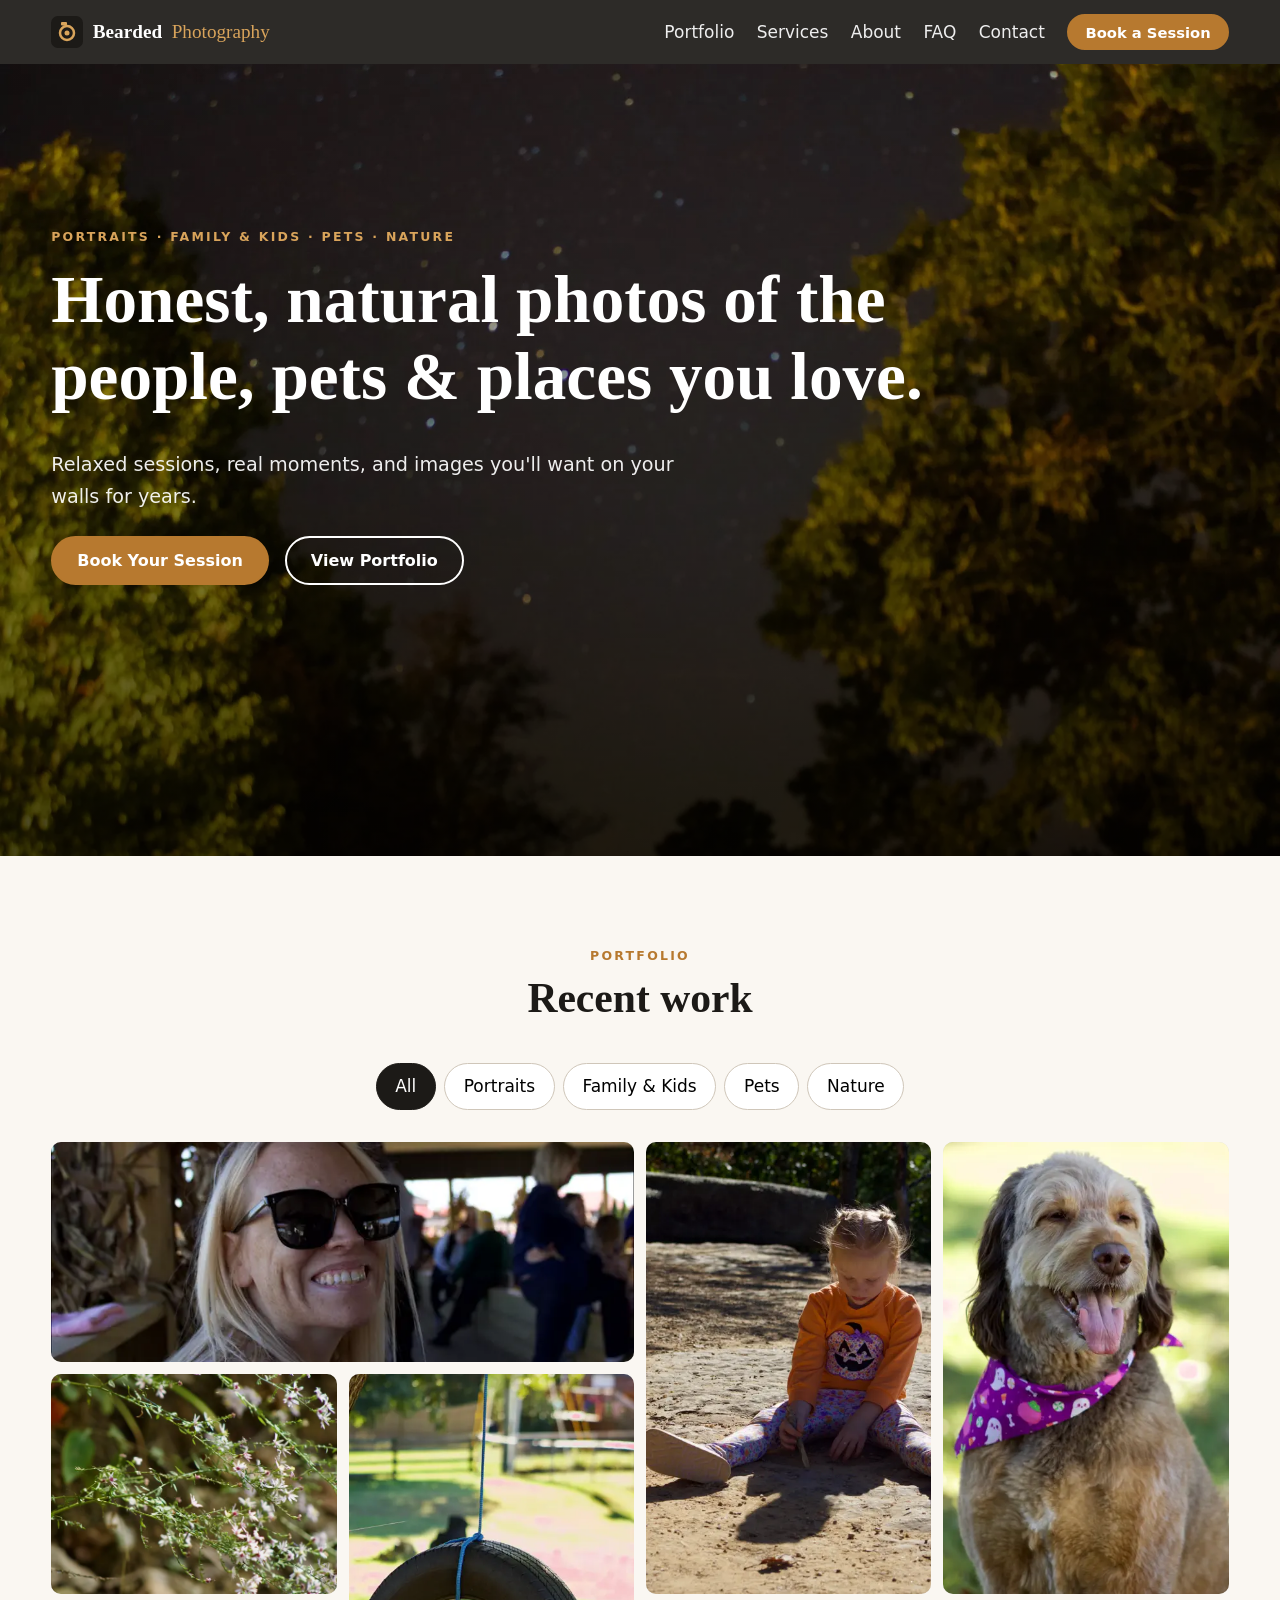
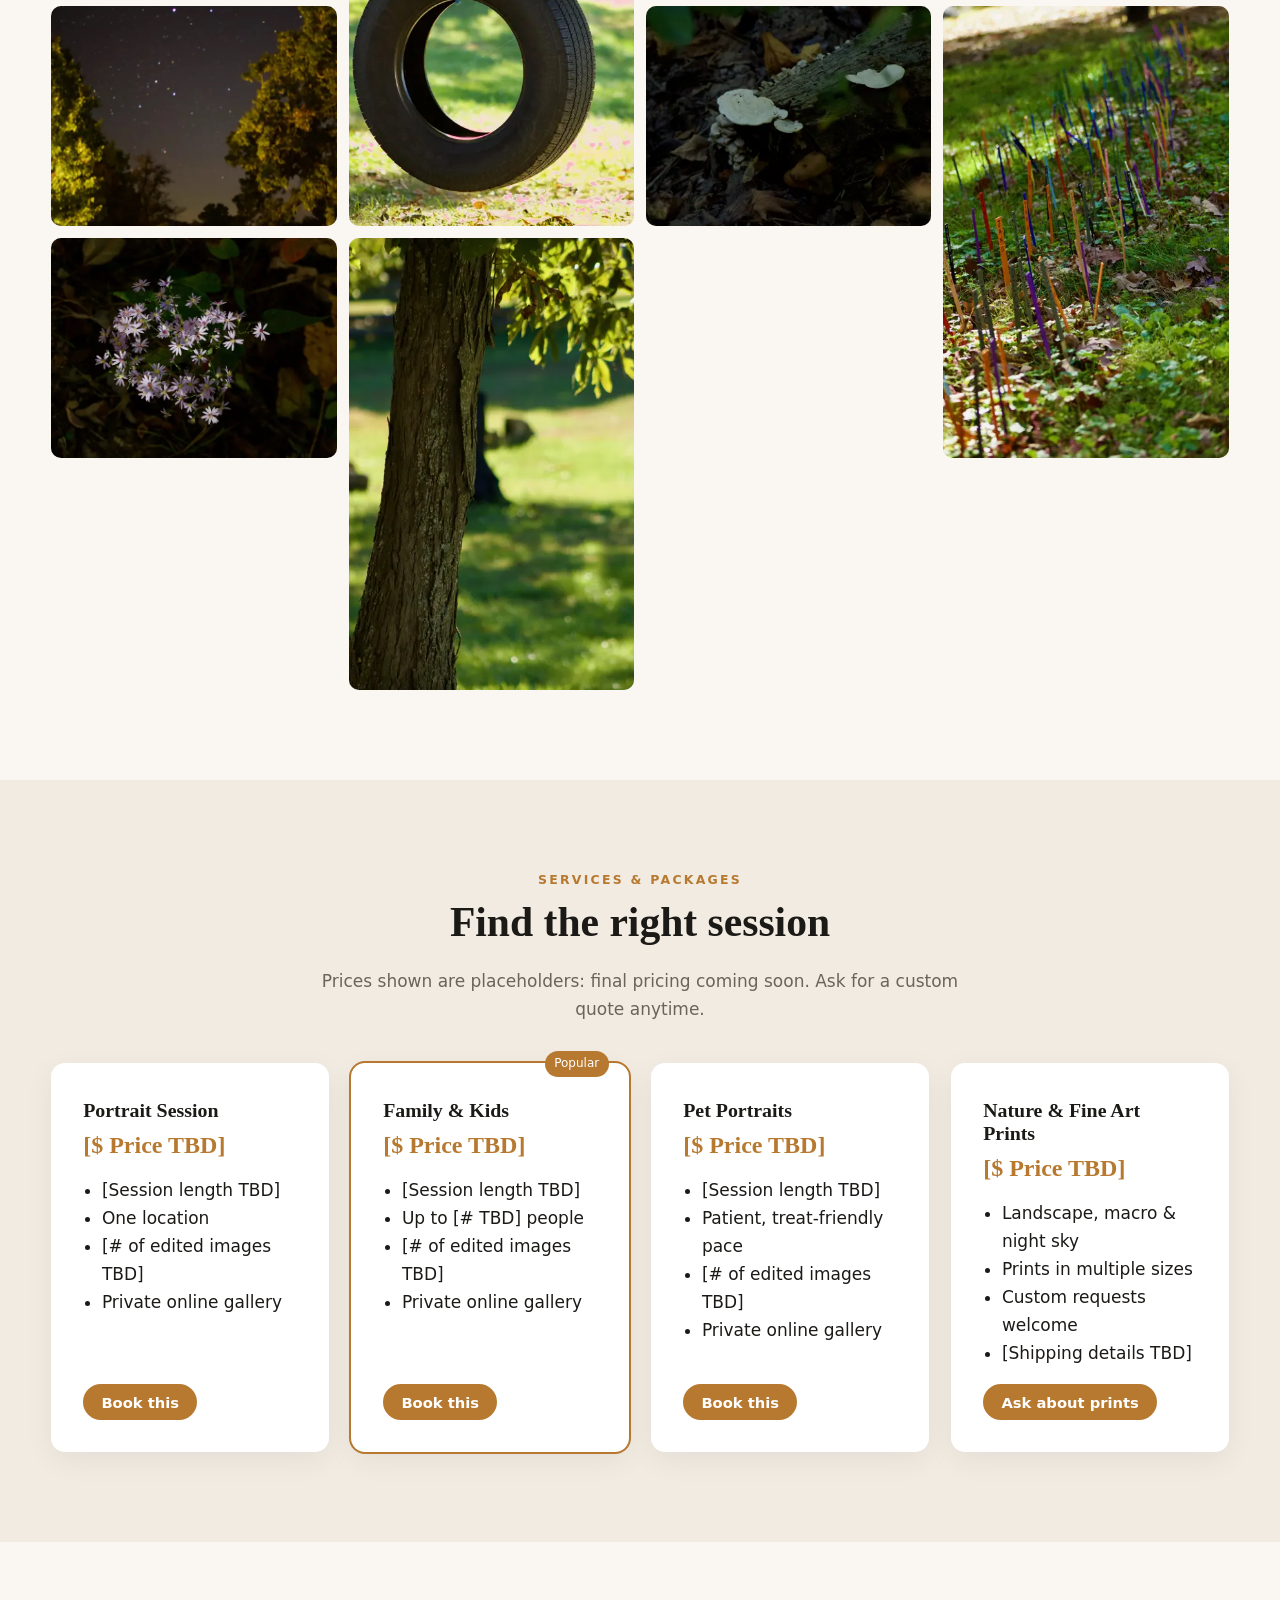
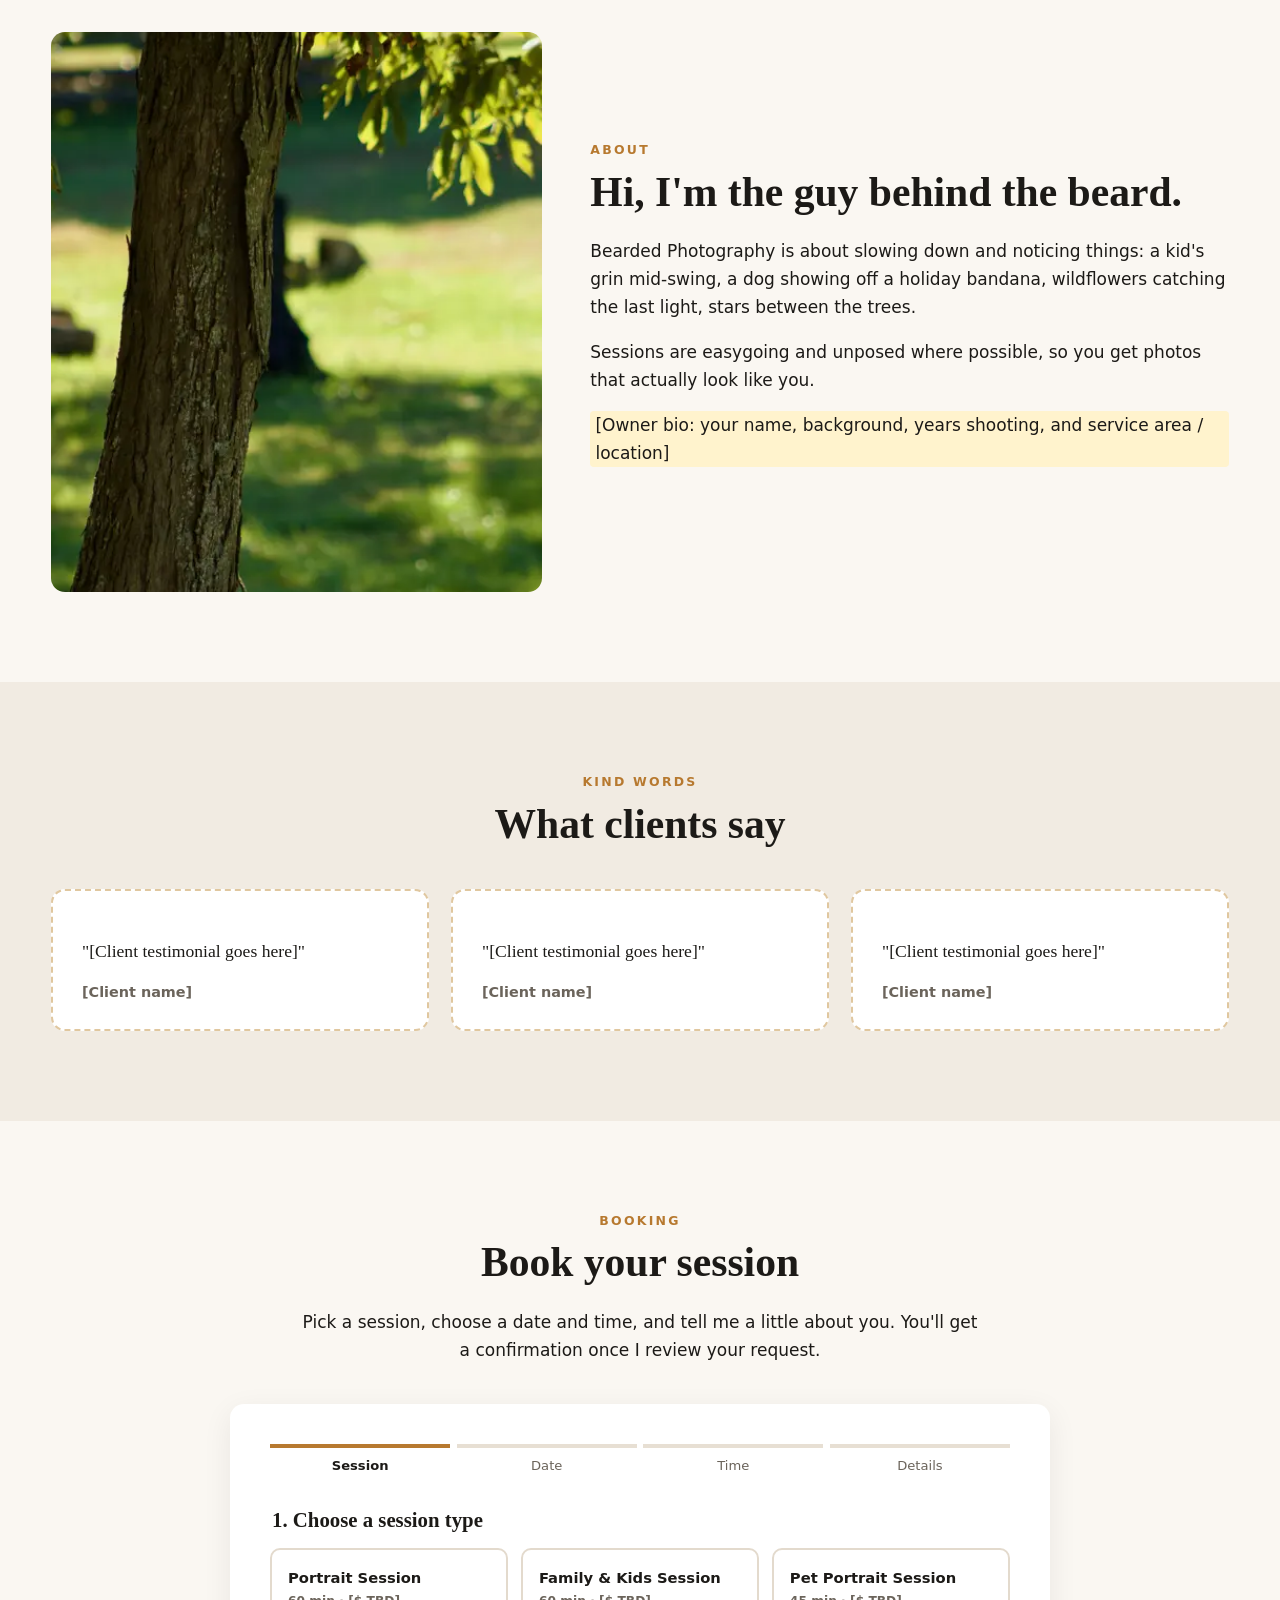
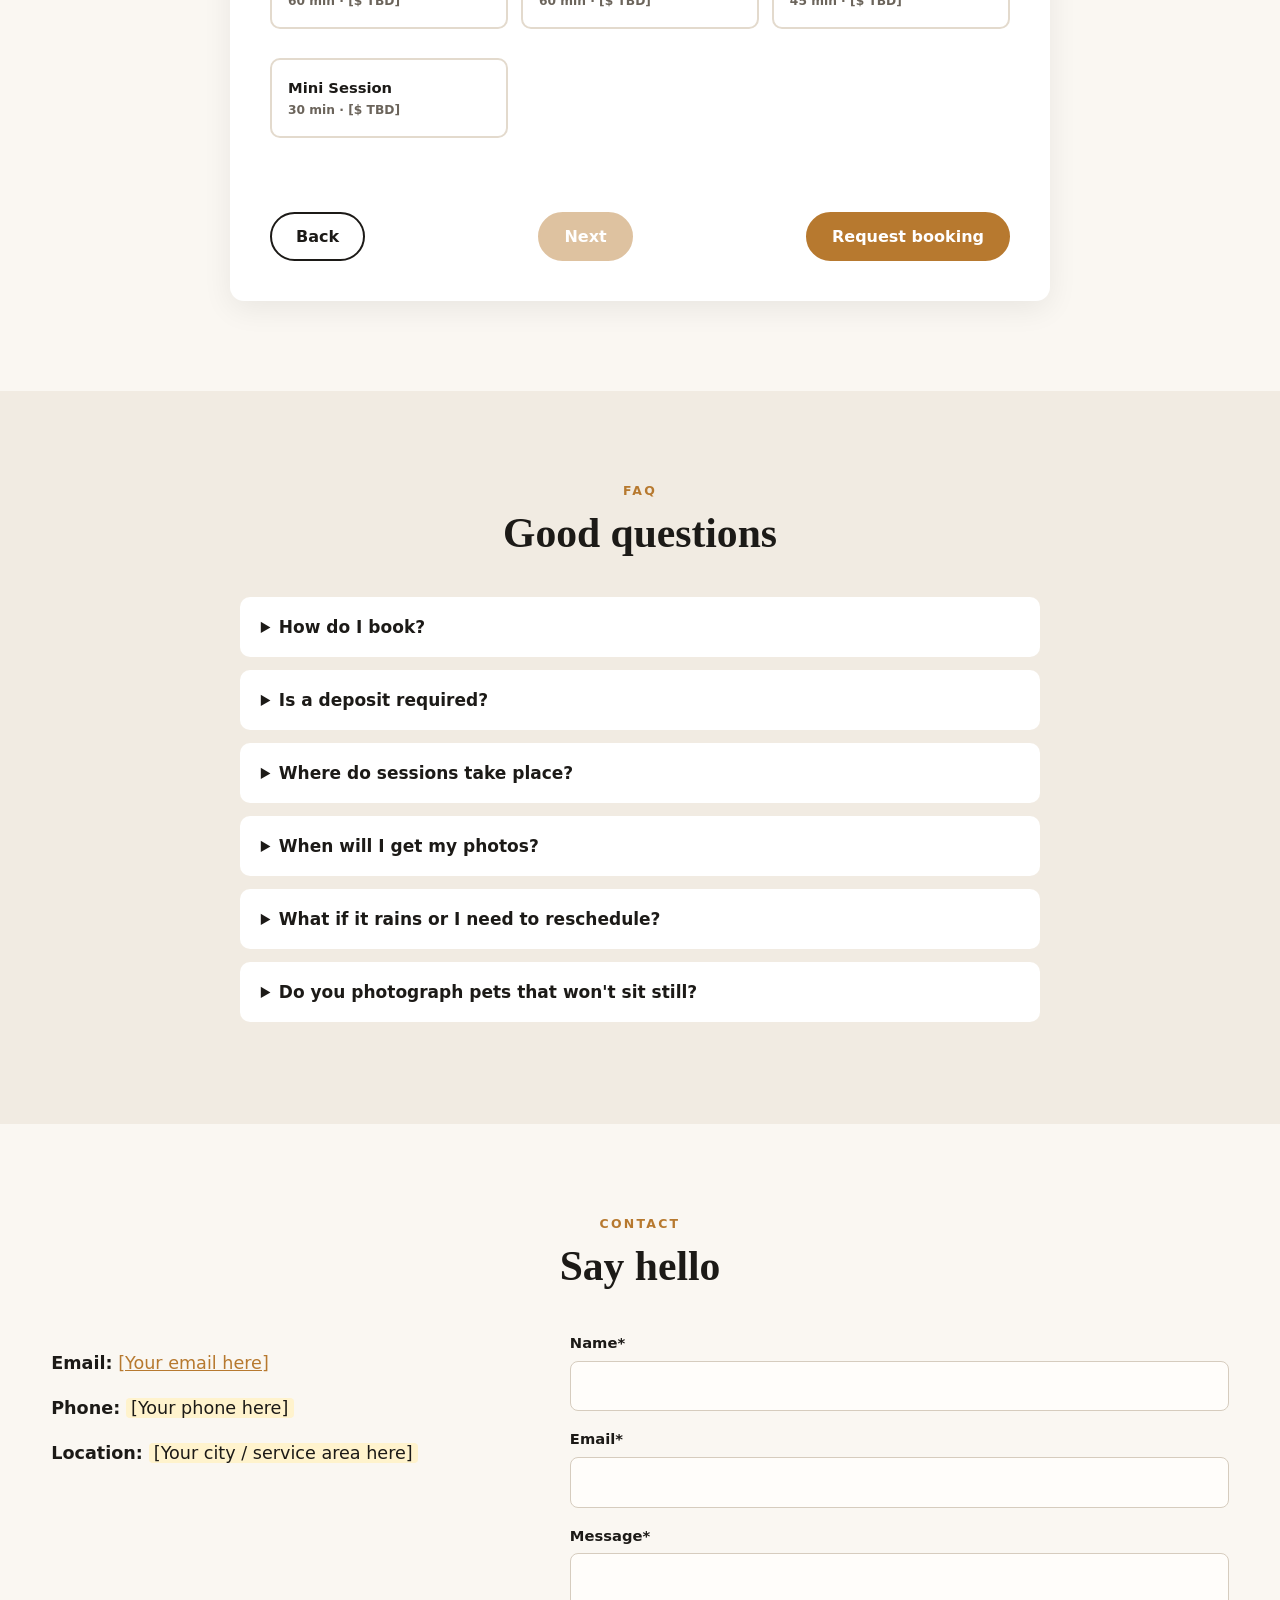
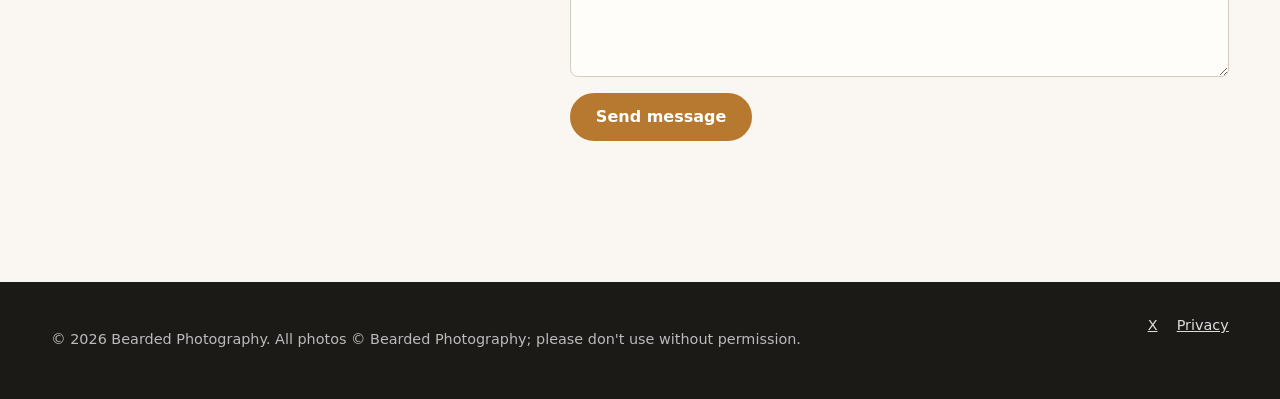
==== index.html @ fb167e38 "Build Bearded Photography website: portfolio, packages, booking wizard, contact, SEO" ====
<!DOCTYPE html>
<html lang="en">
<head>
<meta charset="utf-8">
<meta name="viewport" content="width=device-width, initial-scale=1">
<title>Bearded Photography | Portrait, Family, Pet &amp; Nature Photography</title>
<meta name="description" content="Bearded Photography: natural, story-driven portrait, family, kids, pet and nature photography. View the portfolio and book your session online.">
<link rel="canonical" href="https://shawnroy1988.github.io/Bearded-Photography/">
<meta property="og:type" content="website">
<meta property="og:title" content="Bearded Photography">
<meta property="og:description" content="Portrait, family, pet and nature photography. Book your session online.">
<meta property="og:url" content="https://shawnroy1988.github.io/Bearded-Photography/">
<meta property="og:image" content="https://shawnroy1988.github.io/Bearded-Photography/images/og.jpg">
<meta name="twitter:card" content="summary_large_image">
<meta name="theme-color" content="#1c1a17">
<link rel="icon" href="favicon.svg" type="image/svg+xml">
<link rel="apple-touch-icon" href="images/apple-touch-icon.png">
<link rel="preload" as="image" href="images/night-stars.webp" type="image/webp">
<link rel="stylesheet" href="styles.css">
<script type="application/ld+json">{"@context":"https://schema.org","@type":"ProfessionalService","name":"Bearded Photography","url":"https://shawnroy1988.github.io/Bearded-Photography/","image":"https://shawnroy1988.github.io/Bearded-Photography/images/og.jpg","description":"Portrait, family, kids, pet and nature photography."}</script>
</head>
<body>
<a class="skip" href="#main">Skip to content</a>
<header class="site-header" id="top">
  <div class="wrap nav">
    <a class="brand" href="#top" aria-label="Bearded Photography home"><img src="favicon.svg" alt="" width="32" height="32"> Bearded <span>Photography</span></a>
    <button type="button" class="menu-btn" aria-expanded="false" aria-controls="menu" aria-label="Open menu"><span></span><span></span><span></span></button>
    <nav id="menu" aria-label="Main">
      <a href="#portfolio">Portfolio</a><a href="#services">Services</a><a href="#about">About</a><a href="#faq">FAQ</a><a href="#contact">Contact</a><a class="btn btn-sm" href="#book">Book a Session</a>
    </nav>
  </div>
</header>

<main id="main">
<section class="hero">
  <picture><source srcset="images/night-stars.webp" type="image/webp"><img src="images/night-stars.jpg" alt="Stars glowing in a night sky between dark tree silhouettes" fetchpriority="high"></picture>
  <div class="hero-text wrap">
    <p class="eyebrow">Portraits · Family &amp; Kids · Pets · Nature</p>
    <h1>Honest, natural photos of the people, pets &amp; places you love.</h1>
    <p class="lead">Relaxed sessions, real moments, and images you'll want on your walls for years.</p>
    <div class="cta"><a class="btn" href="#book">Book Your Session</a><a class="btn btn-ghost" href="#portfolio">View Portfolio</a></div>
  </div>
</section>

<section id="portfolio" class="section wrap">
  <header class="sec-head"><p class="eyebrow">Portfolio</p><h2>Recent work</h2></header>
  <div class="filters" role="group" aria-label="Filter portfolio">
    <button type="button" class="active" data-filter="all" aria-pressed="true">All</button>
    <button type="button" data-filter="portraits" aria-pressed="false">Portraits</button>
    <button type="button" data-filter="family" aria-pressed="false">Family &amp; Kids</button>
    <button type="button" data-filter="pets" aria-pressed="false">Pets</button>
    <button type="button" data-filter="nature" aria-pressed="false">Nature</button>
  </div>
  <div class="gallery" id="gallery"></div>
</section>

<section id="services" class="section alt">
  <div class="wrap">
  <header class="sec-head"><p class="eyebrow">Services &amp; Packages</p><h2>Find the right session</h2>
  <p class="note">Prices shown are placeholders: final pricing coming soon. Ask for a custom quote anytime.</p></header>
  <div class="cards">
    <article class="card"><h3>Portrait Session</h3><p class="price">[$ Price TBD]</p><ul><li>[Session length TBD]</li><li>One location</li><li>[# of edited images TBD]</li><li>Private online gallery</li></ul><a class="btn btn-sm" href="#book" data-pick="Portrait Session">Book this</a></article>
    <article class="card featured"><span class="badge">Popular</span><h3>Family &amp; Kids</h3><p class="price">[$ Price TBD]</p><ul><li>[Session length TBD]</li><li>Up to [# TBD] people</li><li>[# of edited images TBD]</li><li>Private online gallery</li></ul><a class="btn btn-sm" href="#book" data-pick="Family &amp; Kids Session">Book this</a></article>
    <article class="card"><h3>Pet Portraits</h3><p class="price">[$ Price TBD]</p><ul><li>[Session length TBD]</li><li>Patient, treat-friendly pace</li><li>[# of edited images TBD]</li><li>Private online gallery</li></ul><a class="btn btn-sm" href="#book" data-pick="Pet Portrait Session">Book this</a></article>
    <article class="card"><h3>Nature &amp; Fine Art Prints</h3><p class="price">[$ Price TBD]</p><ul><li>Landscape, macro &amp; night sky</li><li>Prints in multiple sizes</li><li>Custom requests welcome</li><li>[Shipping details TBD]</li></ul><a class="btn btn-sm" href="#contact">Ask about prints</a></article>
  </div>
  </div>
</section>

<section id="about" class="section wrap about">
  <picture><source srcset="images/thumbs/tree-trunk.webp" type="image/webp"><img src="images/thumbs/tree-trunk.jpg" alt="Close-up of textured tree bark" loading="lazy" width="467" height="700"></picture>
  <div>
    <p class="eyebrow">About</p><h2>Hi, I'm the guy behind the beard.</h2>
    <p>Bearded Photography is about slowing down and noticing things: a kid's grin mid-swing, a dog showing off a holiday bandana, wildflowers catching the last light, stars between the trees.</p>
    <p>Sessions are easygoing and unposed where possible, so you get photos that actually look like you.</p>
    <p class="placeholder">[Owner bio: your name, background, years shooting, and service area / location]</p>
  </div>
</section>

<section id="testimonials" class="section alt">
  <div class="wrap">
  <header class="sec-head"><p class="eyebrow">Kind Words</p><h2>What clients say</h2></header>
  <div class="quotes">
    <blockquote class="placeholder-q"><p>"[Client testimonial goes here]"</p><cite>[Client name]</cite></blockquote>
    <blockquote class="placeholder-q"><p>"[Client testimonial goes here]"</p><cite>[Client name]</cite></blockquote>
    <blockquote class="placeholder-q"><p>"[Client testimonial goes here]"</p><cite>[Client name]</cite></blockquote>
  </div>
  </div>
</section>

<section id="book" class="section wrap">
  <header class="sec-head"><p class="eyebrow">Booking</p><h2>Book your session</h2><p>Pick a session, choose a date and time, and tell me a little about you. You'll get a confirmation once I review your request.</p></header>
  <form id="booking" class="booking" novalidate>
    <ol class="steps" aria-label="Booking progress"><li class="on">Session</li><li>Date</li><li>Time</li><li>Details</li></ol>

    <fieldset class="step" data-step="1">
      <legend>1. Choose a session type</legend>
      <div class="options" id="sessionOpts"></div>
    </fieldset>

    <fieldset class="step" data-step="2" hidden>
      <legend>2. Pick a date</legend>
      <div class="cal" id="cal" aria-live="polite"></div>
    </fieldset>

    <fieldset class="step" data-step="3" hidden>
      <legend>3. Pick a time</legend>
      <p id="slotDate" class="muted"></p>
      <div class="slots" id="slots"></div>
    </fieldset>

    <fieldset class="step" data-step="4" hidden>
      <legend>4. Your details</legend>
      <div class="grid2">
        <label>Full name*<input type="text" name="name" required autocomplete="name"></label>
        <label>Email*<input name="email" type="email" required autocomplete="email"></label>
        <label>Phone<input name="phone" type="tel" autocomplete="tel"></label>
        <label>Number of people / pets<input type="text" name="party" inputmode="numeric"></label>
      </div>
      <label>Preferred location or ideas<textarea name="message" rows="4"></textarea></label>
      <input type="text" name="_gotcha" class="hp" tabindex="-1" autocomplete="off" aria-hidden="true">
      <label class="check"><input type="checkbox" name="consent" required> I agree my details may be used to respond to this booking (see <a href="privacy.html">privacy note</a>).*</label>
      <div class="summary" id="summary"></div>
    </fieldset>

    <p class="err" id="bookErr" role="alert"></p>
    <div class="nav-btns"><button type="button" class="btn btn-ghost" id="back" hidden>Back</button><button type="button" class="btn" id="next" disabled>Next</button><button type="submit" class="btn" id="submit" hidden>Request booking</button></div>
  </form>

  <div class="confirm" id="confirm" hidden tabindex="-1">
    <h3>Thank you, your request is in! 🎉</h3>
    <p id="confirmText"></p>
    <p class="muted">This is a booking request. I'll email you to confirm the time and next steps (deposit, location).</p>
    <button type="button" class="btn btn-ghost" id="again">Book another session</button>
  </div>

  <div class="calembed" id="calembed" hidden>
    <h3>Prefer to grab a slot instantly?</h3>
    <p>Use my live calendar below for real-time availability.</p>
    <iframe id="calframe" title="Live booking calendar" loading="lazy"></iframe>
  </div>
</section>

<section id="faq" class="section alt">
  <div class="wrap narrow">
  <header class="sec-head"><p class="eyebrow">FAQ</p><h2>Good questions</h2></header>
  <details><summary>How do I book?</summary><p>Use the booking form above to choose a session type, date and time. I'll confirm by email, usually within [response time TBD].</p></details>
  <details><summary>Is a deposit required?</summary><p>[Deposit / payment policy TBD]</p></details>
  <details><summary>Where do sessions take place?</summary><p>Outdoors at parks, trails, your backyard, or a spot that means something to you. [Service area TBD]</p></details>
  <details><summary>When will I get my photos?</summary><p>Edited images are delivered in a private online gallery within [turnaround TBD].</p></details>
  <details><summary>What if it rains or I need to reschedule?</summary><p>Weather happens. We'll reschedule at no charge for bad weather. [Reschedule / cancellation policy TBD]</p></details>
  <details><summary>Do you photograph pets that won't sit still?</summary><p>Absolutely. Bring treats and a favorite toy; we go at your pet's pace.</p></details>
  </div>
</section>

<section id="contact" class="section wrap">
  <header class="sec-head"><p class="eyebrow">Contact</p><h2>Say hello</h2></header>
  <div class="contact">
    <ul class="contact-list">
      <li><strong>Email:</strong> <a class="js-email" href="#">[Your email here]</a></li>
      <li><strong>Phone:</strong> <span class="placeholder">[Your phone here]</span></li>
      <li><strong>Location:</strong> <span class="placeholder">[Your city / service area here]</span></li>
    </ul>
    <form id="contactForm" class="contact-form">
      <label>Name*<input type="text" name="name" required autocomplete="name"></label>
      <label>Email*<input name="email" type="email" required autocomplete="email"></label>
      <label>Message*<textarea name="message" rows="4" required></textarea></label>
      <input type="text" name="_gotcha" class="hp" tabindex="-1" autocomplete="off" aria-hidden="true">
      <button class="btn" type="submit">Send message</button>
      <p class="err" role="status" id="contactMsg"></p>
    </form>
  </div>
</section>
</main>

<footer class="footer">
  <div class="wrap foot">
    <p>© <span id="yr"></span> Bearded Photography. All photos © Bearded Photography; please don't use without permission.</p>
    <nav aria-label="Social"><a href="#" data-social="instagram">Instagram</a><a href="#" data-social="facebook">Facebook</a><a href="https://x.com/" data-social="x">X</a><a href="privacy.html">Privacy</a></nav>
  </div>
</footer>

<div class="lightbox" id="lightbox" role="dialog" aria-modal="true" aria-label="Image viewer" hidden>
  <button type="button" class="lb-close" aria-label="Close">×</button>
  <button type="button" class="lb-prev" aria-label="Previous image">‹</button>
  <figure><img src="images/thumbs/night-stars.jpg" alt=""><figcaption></figcaption></figure>
  <button type="button" class="lb-next" aria-label="Next image">›</button>
</div>
<script src="config.js"></script>
<script src="script.js"></script>
</body>
</html>
---- styles.css ----
:root{--bg:#faf7f2;--ink:#1c1a17;--muted:#6b645b;--acc:#b7792f;--acc2:#d9a45b;--card:#fff;--alt:#f1ebe2;--r:14px;--f:"Inter",system-ui,-apple-system,Segoe UI,Roboto,sans-serif;--s:"Georgia","Times New Roman",serif}
*{box-sizing:border-box}html{scroll-behavior:smooth;scroll-padding-top:70px}
body{margin:0;font:17px/1.65 var(--f);color:var(--ink);background:var(--bg)}
img{max-width:100%;display:block}a{color:var(--acc)}
h1,h2,h3{font-family:var(--s);line-height:1.15;margin:.2em 0 .5em}h2{font-size:clamp(1.8rem,4vw,2.6rem)}
.wrap{width:min(1180px,92%);margin:auto}.narrow{width:min(800px,92%)}
.skip{position:absolute;left:-999px}.skip:focus{left:10px;top:10px;z-index:99;background:#fff;padding:8px}
:focus-visible{outline:3px solid var(--acc2);outline-offset:2px}
.btn{display:inline-block;background:var(--acc);color:#fff;border:2px solid var(--acc);padding:.8em 1.5em;border-radius:999px;text-decoration:none;font-weight:600;cursor:pointer;font:600 1rem var(--f);transition:.2s}
.btn:hover{background:#94601f;border-color:#94601f}.btn:disabled{opacity:.45;cursor:not-allowed}
.btn-ghost{background:transparent;color:inherit;border-color:currentColor}.btn-ghost:hover{background:rgba(0,0,0,.08);border-color:currentColor}
.btn-sm{padding:.5em 1.1em;font-size:.92rem}
.site-header{position:sticky;top:0;z-index:50;background:rgba(28,26,23,.92);backdrop-filter:blur(8px);color:#fff}
.nav{display:flex;align-items:center;justify-content:space-between;height:64px}
.brand{display:flex;gap:.5em;align-items:center;color:#fff;text-decoration:none;font:700 1.2rem var(--s)}.brand span{color:var(--acc2);font-weight:400}
#menu{display:flex;gap:1.4rem;align-items:center}#menu a{color:#eee;text-decoration:none}#menu a:hover{color:var(--acc2)}#menu .btn{color:#fff}
.menu-btn{display:none;background:none;border:0;padding:8px;cursor:pointer}.menu-btn span{display:block;width:24px;height:2px;background:#fff;margin:5px 0}
@media(max-width:860px){.menu-btn{display:block}#menu{display:none;position:absolute;top:64px;left:0;right:0;flex-direction:column;background:var(--ink);padding:1rem 0 1.5rem}#menu.open{display:flex}}
.hero{position:relative;min-height:88vh;display:grid;align-items:end;color:#fff;overflow:hidden}
.hero picture,.hero picture img{position:absolute;inset:0;width:100%;height:100%;object-fit:cover}
.hero::after{content:"";position:absolute;inset:0;background:linear-gradient(180deg,rgba(0,0,0,.15),rgba(0,0,0,.7))}
.hero-text{position:relative;z-index:1;padding-bottom:12vh}.hero h1{font-size:clamp(2.2rem,6vw,4.2rem);max-width:15em}
.lead{font-size:1.2rem;max-width:34em;opacity:.92}.cta{display:flex;gap:1rem;flex-wrap:wrap;margin-top:1.5rem}
.eyebrow{text-transform:uppercase;letter-spacing:.18em;font-size:.78rem;color:var(--acc);font-weight:700;margin:0}.hero .eyebrow{color:var(--acc2)}
.section{padding:90px 0}.alt{background:var(--alt)}.sec-head{text-align:center;max-width:680px;margin:0 auto 2.5rem}
.note,.muted{color:var(--muted)}.small{font-size:.85rem}.placeholder{background:#fff3cd;padding:0 .3em;border-radius:4px}
.filters{display:flex;flex-wrap:wrap;justify-content:center;gap:.5rem;margin-bottom:2rem}
.filters button{border:1px solid #cfc6b9;background:#fff;padding:.5em 1.1em;border-radius:999px;cursor:pointer;font:inherit}
.filters button.active{background:var(--ink);color:#fff;border-color:var(--ink)}
.gallery{display:grid;grid-template-columns:repeat(auto-fill,minmax(250px,1fr));grid-auto-rows:220px;grid-auto-flow:dense;gap:12px}
.tile{padding:0;border:0;border-radius:10px;overflow:hidden;cursor:zoom-in;background:#ddd}.tile.tall{grid-row:span 2}.tile.wide{grid-column:span 2}
@media(max-width:560px){.tile.wide{grid-column:span 1}}
.tile img{width:100%;height:100%;object-fit:cover;transition:transform .5s}.tile:hover img{transform:scale(1.05)}
.cards{display:grid;grid-template-columns:repeat(auto-fit,minmax(240px,1fr));gap:1.4rem}
.card{position:relative;background:var(--card);border-radius:var(--r);padding:2rem;box-shadow:0 8px 30px rgba(0,0,0,.06);display:flex;flex-direction:column}
.card ul{padding-left:1.1em;flex:1}.card .btn{align-self:flex-start}.featured{outline:2px solid var(--acc)}
.badge{position:absolute;top:-12px;right:20px;background:var(--acc);color:#fff;font-size:.75rem;padding:.25em .8em;border-radius:999px}
.price{font:700 1.5rem var(--s);color:var(--acc);margin:0}
.about{display:grid;grid-template-columns:1fr 1.3fr;gap:3rem;align-items:center}.about img{border-radius:var(--r);max-height:560px;width:100%;object-fit:cover}
@media(max-width:760px){.about{grid-template-columns:1fr}}
.quotes{display:grid;grid-template-columns:repeat(auto-fit,minmax(250px,1fr));gap:1.4rem}
blockquote{margin:0;background:#fff;padding:1.8rem;border-radius:var(--r);font-family:var(--s);font-size:1.1rem;border:2px dashed #e0c79f}cite{display:block;margin-top:1rem;font:600 .9rem var(--f);color:var(--muted)}
.booking,.confirm,.calembed{background:#fff;border-radius:var(--r);padding:clamp(1.2rem,4vw,2.5rem);box-shadow:0 8px 30px rgba(0,0,0,.07);max-width:820px;margin:auto}
.calembed{margin-top:2rem}.calembed iframe{width:100%;height:700px;border:0}
fieldset{border:0;padding:0;margin:0}legend{font:700 1.3rem var(--s);margin-bottom:1rem}
.steps{display:flex;list-style:none;padding:0;margin:0 0 2rem;gap:.4rem;counter-reset:s}
.steps li{flex:1;text-align:center;font-size:.82rem;color:var(--muted);border-top:4px solid #e7dfd3;padding-top:.4rem}.steps li.on{border-color:var(--acc);color:var(--ink);font-weight:600}
.options{display:grid;grid-template-columns:repeat(auto-fit,minmax(200px,1fr));gap:.8rem}
.opt input{position:absolute;opacity:0}.opt span{display:block;border:2px solid #e3dacd;border-radius:10px;padding:1rem;cursor:pointer}.opt small{display:block;color:var(--muted)}
.opt input:checked+span{border-color:var(--acc);background:#fbf3e8}.opt input:focus-visible+span{outline:3px solid var(--acc2)}
.cal-head{display:flex;justify-content:space-between;align-items:center;margin-bottom:.8rem}
.cal-nav{background:none;border:1px solid #ddd;border-radius:8px;width:40px;height:40px;font-size:1.3rem;cursor:pointer}
.cal-grid{display:grid;grid-template-columns:repeat(7,1fr);gap:6px}.dow{text-align:center;font-size:.75rem;color:var(--muted)}
.day{aspect-ratio:1;border:0;border-radius:8px;background:#f6efe4;font:600 1rem var(--f);cursor:pointer;color:var(--ink)}
.day:disabled{background:transparent;color:#bbb;cursor:default;font-weight:400}.day:not(:disabled):hover{background:#efdcc0}
.day.sel,.slot.sel{background:var(--acc);color:#fff}
.slots{display:grid;grid-template-columns:repeat(auto-fill,minmax(120px,1fr));gap:.6rem}
.slot{padding:.8rem;border:2px solid #e3dacd;border-radius:10px;background:#fff;font:600 1rem var(--f);cursor:pointer}.slot.sel{border-color:var(--acc)}
label{display:block;font-weight:600;font-size:.92rem;margin-bottom:1rem}
input,textarea{display:block;width:100%;margin-top:.35rem;padding:.75rem;border:1px solid #d6ccbe;border-radius:8px;font:inherit;background:#fffdfa}
.check{display:flex;gap:.6rem;align-items:flex-start;font-weight:400}.check input{width:auto;margin-top:.3rem}
.grid2{display:grid;grid-template-columns:1fr 1fr;gap:0 1rem}@media(max-width:600px){.grid2{grid-template-columns:1fr}}
.hp{position:absolute;left:-9999px}.summary{background:#fbf3e8;padding:1rem;border-radius:10px}
.nav-btns{display:flex;justify-content:space-between;gap:1rem;margin-top:1.5rem}.nav-btns #next,.nav-btns #submit{margin-left:auto}
.err{color:#a3341f;min-height:1em}.confirm{text-align:center}
details{background:#fff;border-radius:10px;margin-bottom:.8rem;padding:1rem 1.3rem}summary{cursor:pointer;font-weight:600}
.contact{display:grid;grid-template-columns:1fr 1.4fr;gap:3rem}.contact-list{list-style:none;padding:0;font-size:1.1rem}.contact-list li{margin-bottom:1rem}
@media(max-width:760px){.contact{grid-template-columns:1fr}}
.footer{background:var(--ink);color:#bbb;padding:2rem 0;font-size:.9rem}.foot{display:flex;flex-wrap:wrap;justify-content:space-between;gap:1rem}.foot nav{display:flex;gap:1.2rem}.foot a{color:#ddd}
.lightbox{position:fixed;inset:0;background:rgba(10,9,8,.95);z-index:100;display:flex;align-items:center;justify-content:center}.lightbox[hidden]{display:none}
.lightbox figure{margin:0;max-width:90vw;text-align:center;color:#ccc}.lightbox img{max-height:84vh;max-width:90vw;margin:auto}
.lightbox button{position:absolute;background:rgba(255,255,255,.1);color:#fff;border:0;font-size:2.2rem;width:54px;height:54px;border-radius:50%;cursor:pointer}
.lb-close{top:16px;right:16px}.lb-prev{left:16px}.lb-next{right:16px}
@media(prefers-reduced-motion:reduce){*{transition:none!important;scroll-behavior:auto!important}}
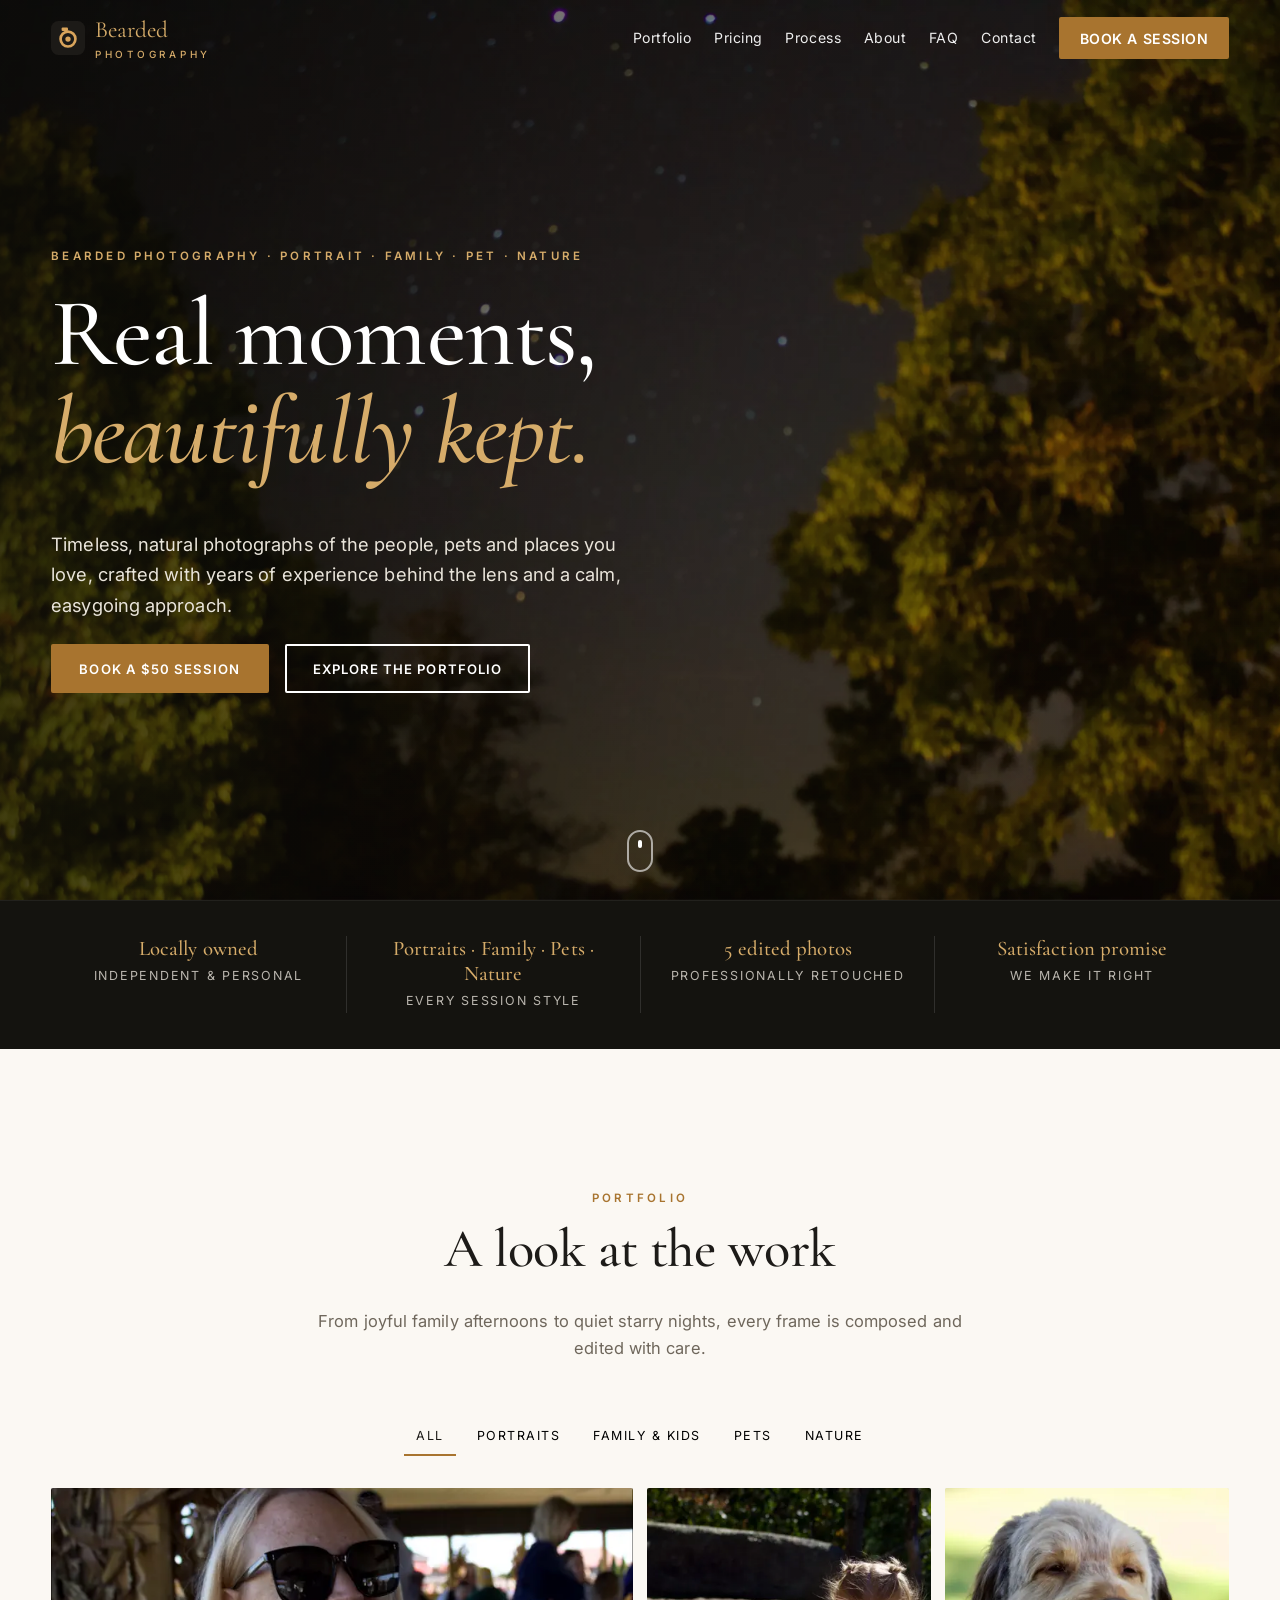
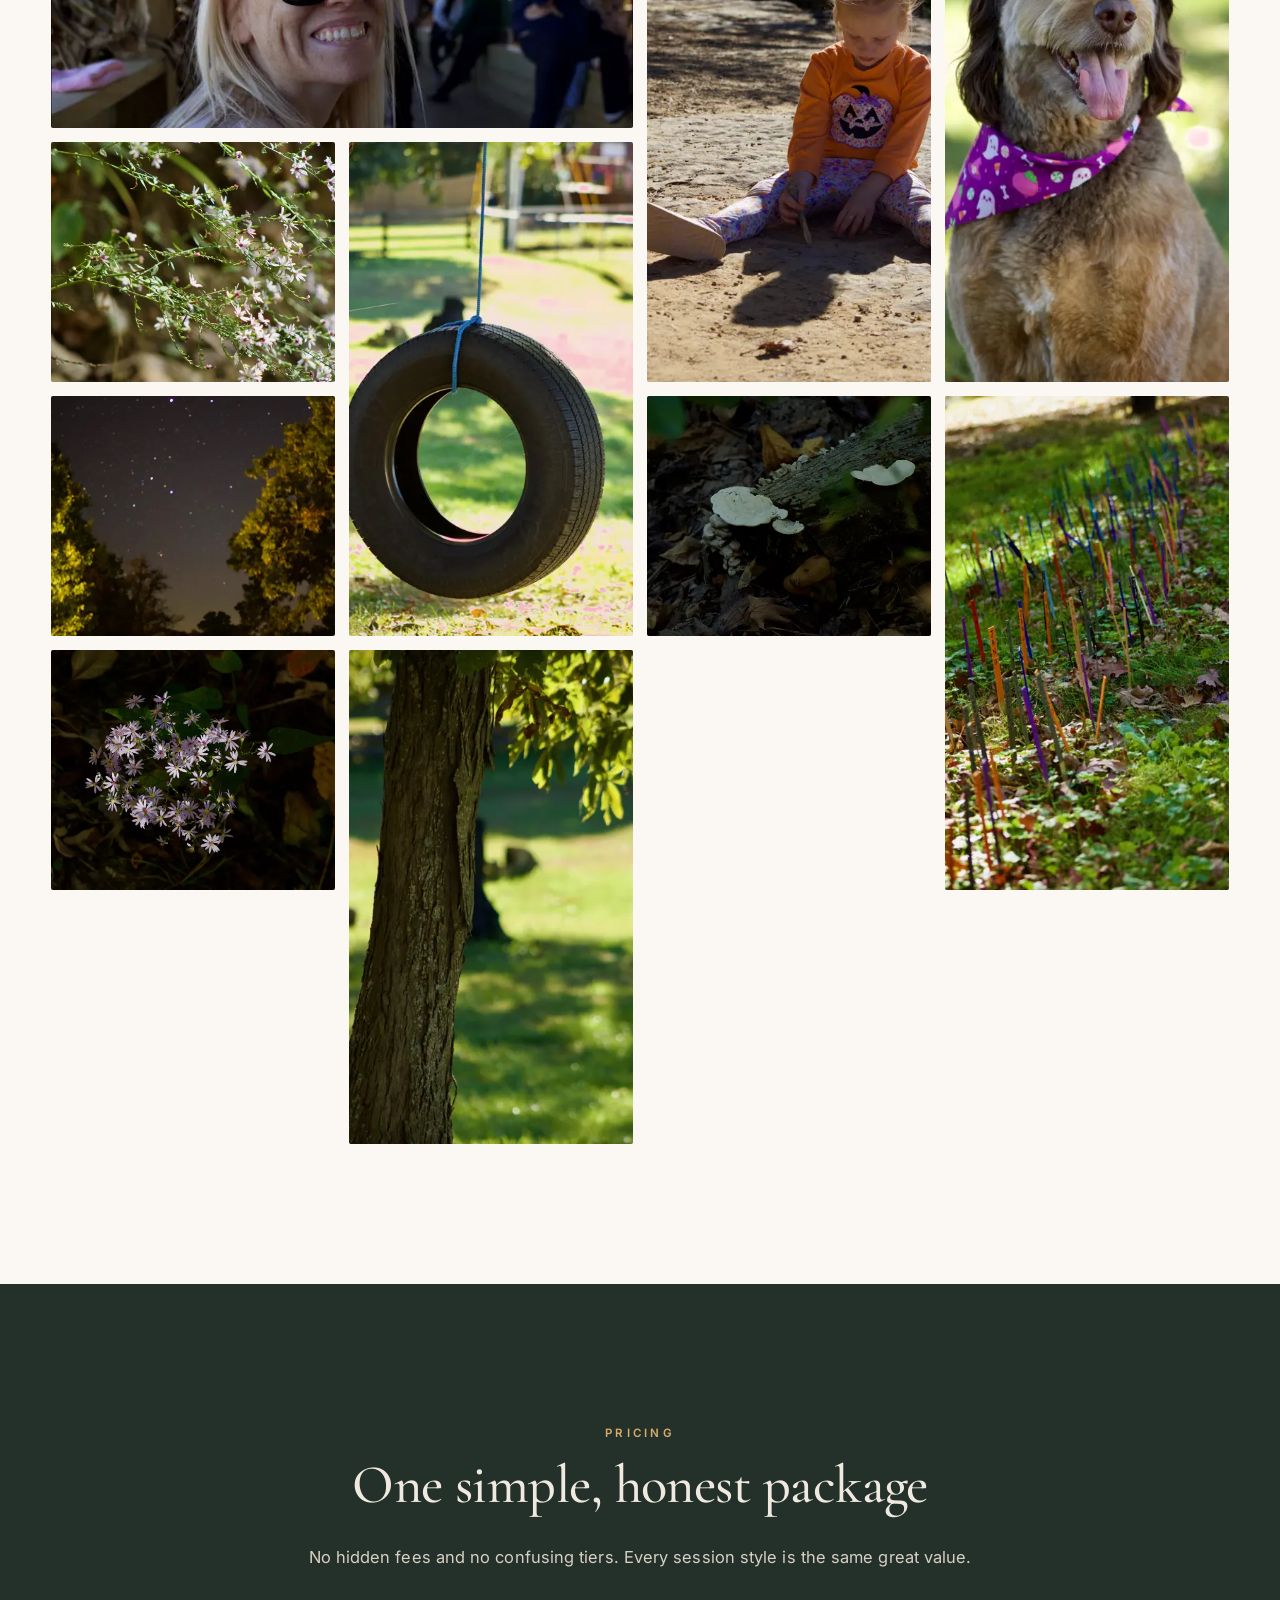
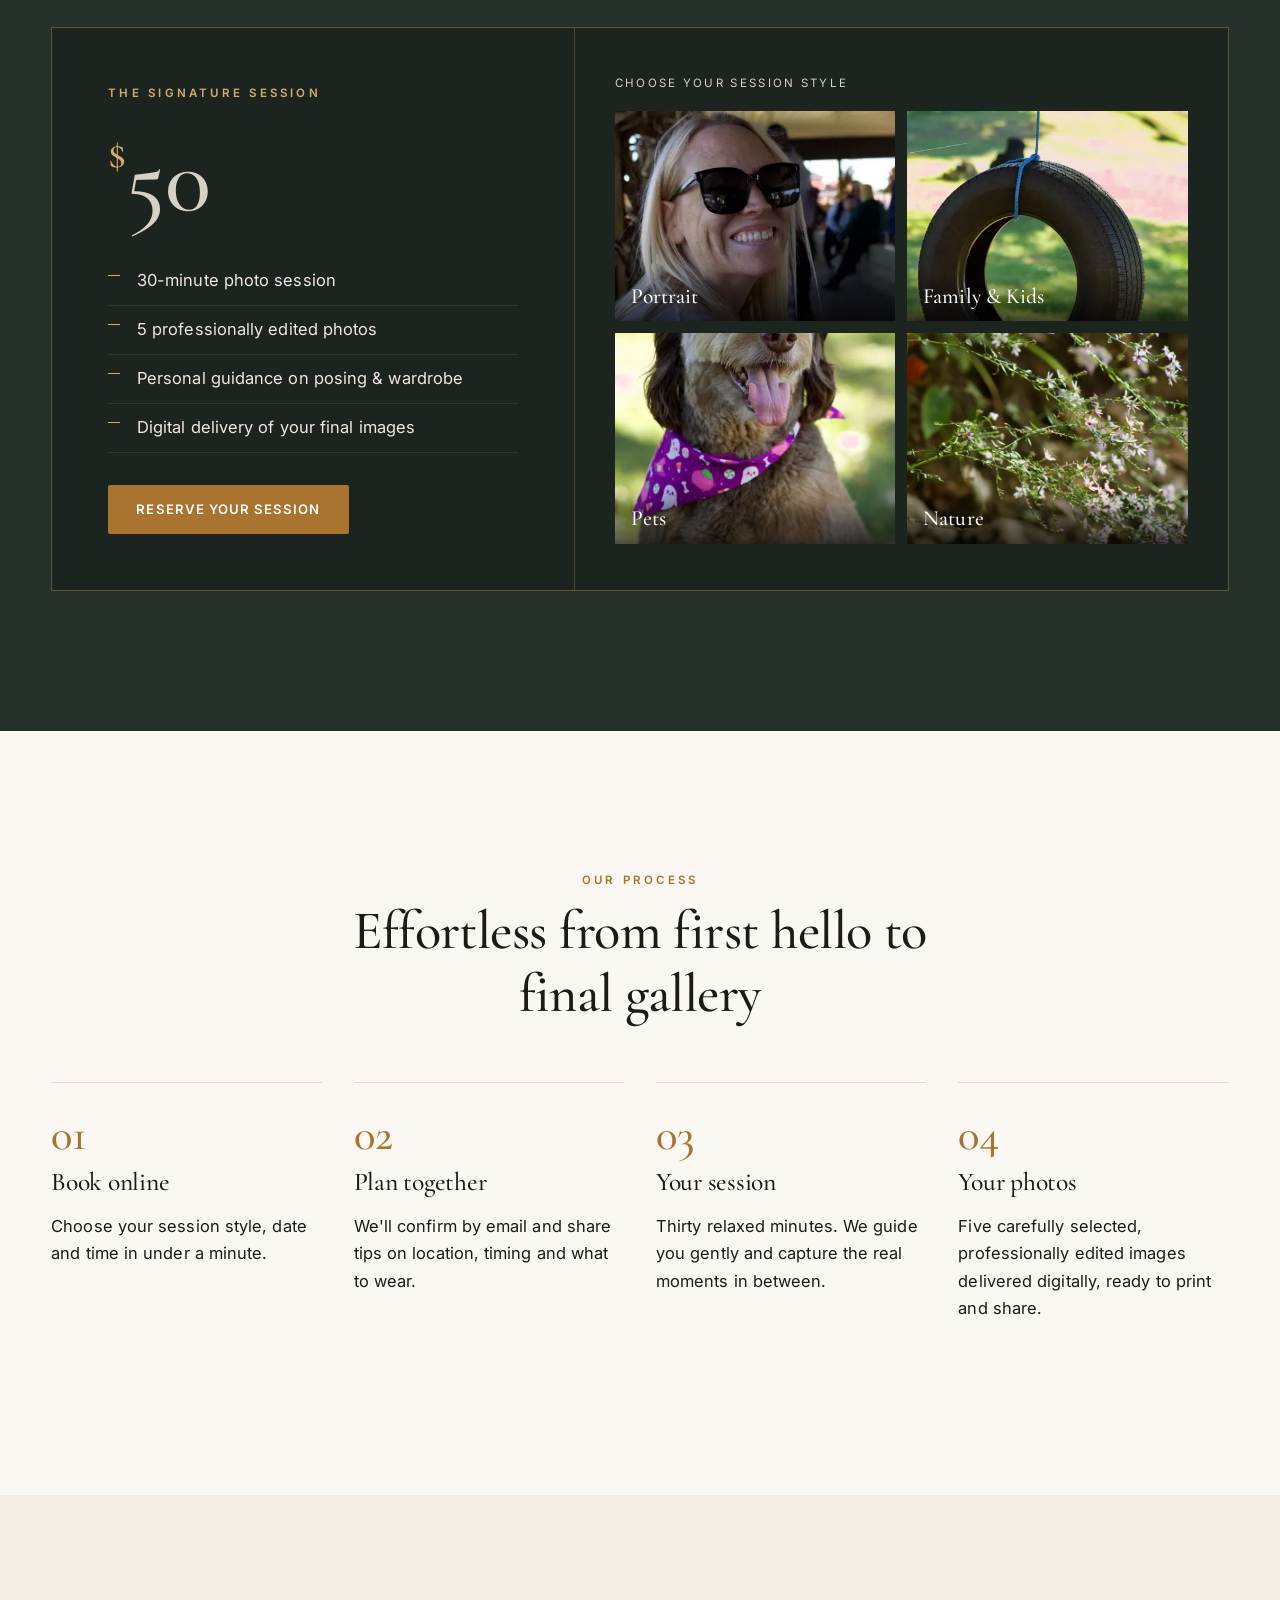
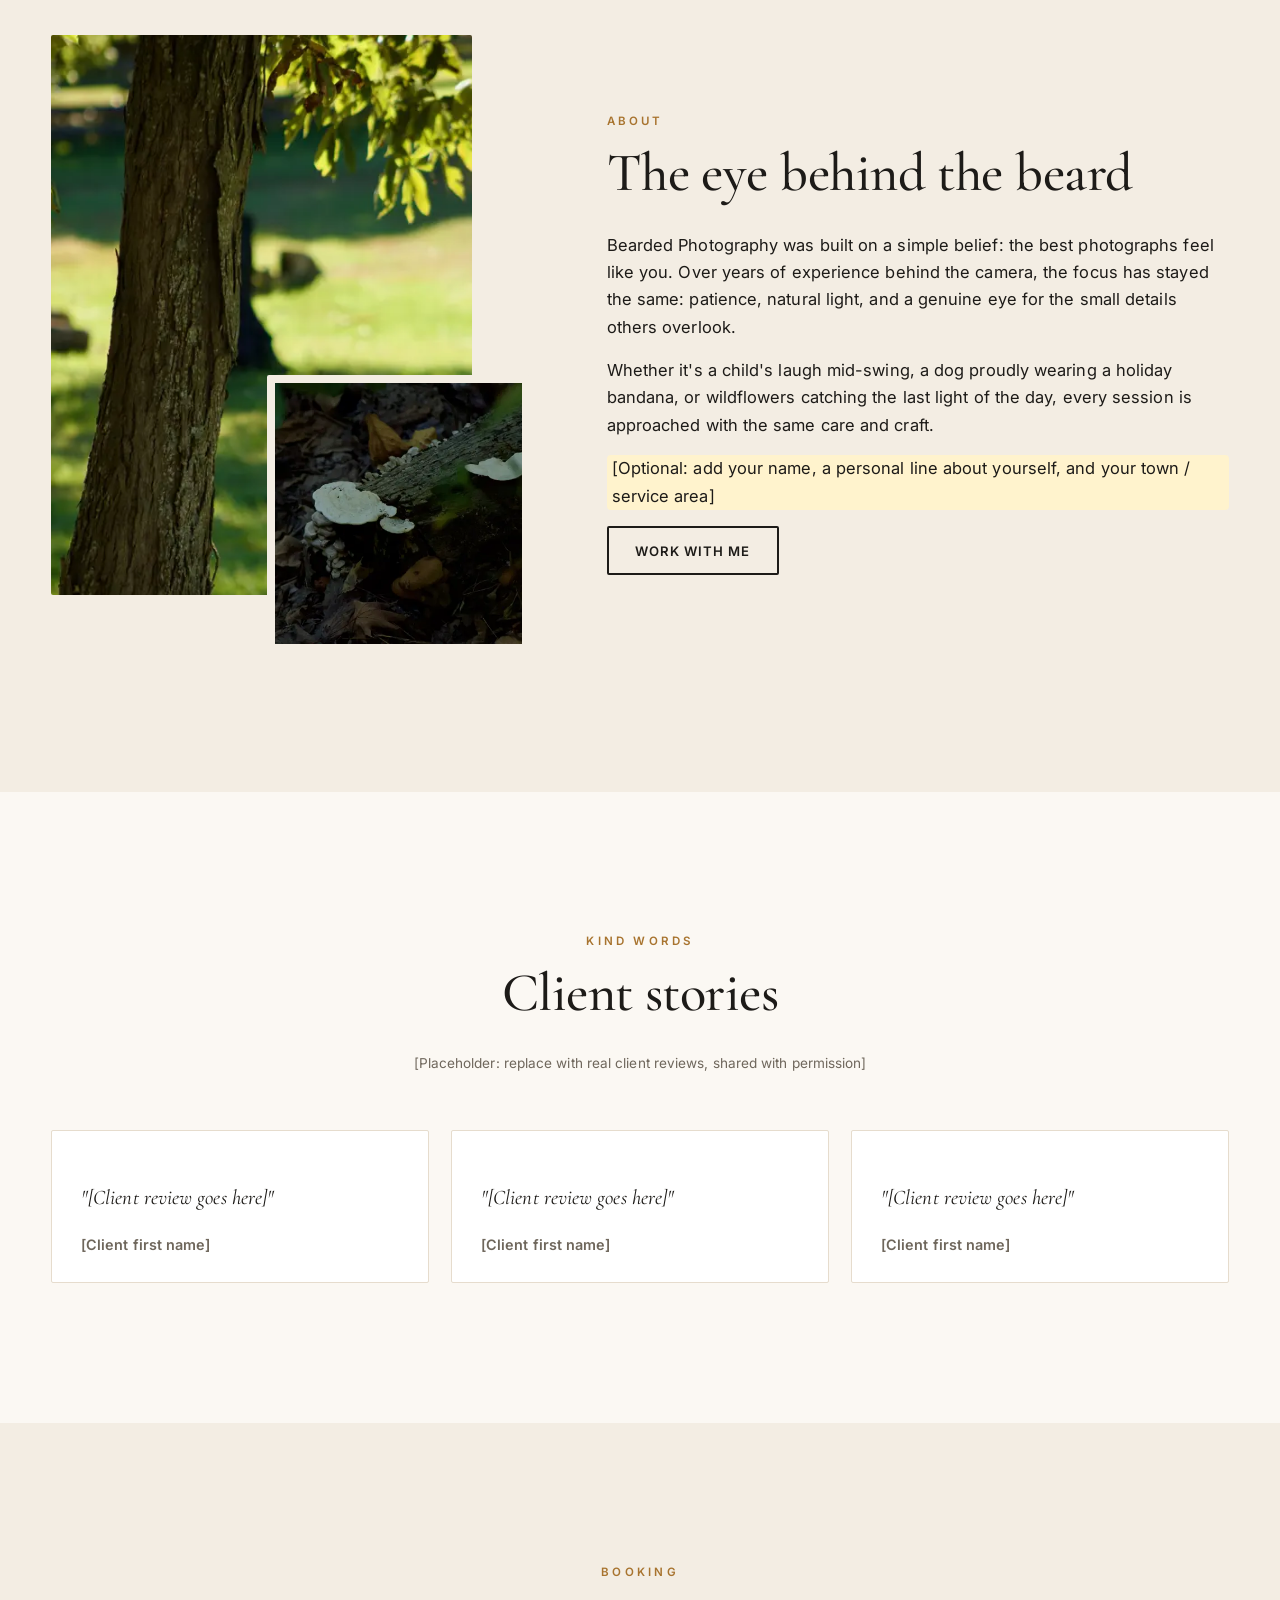
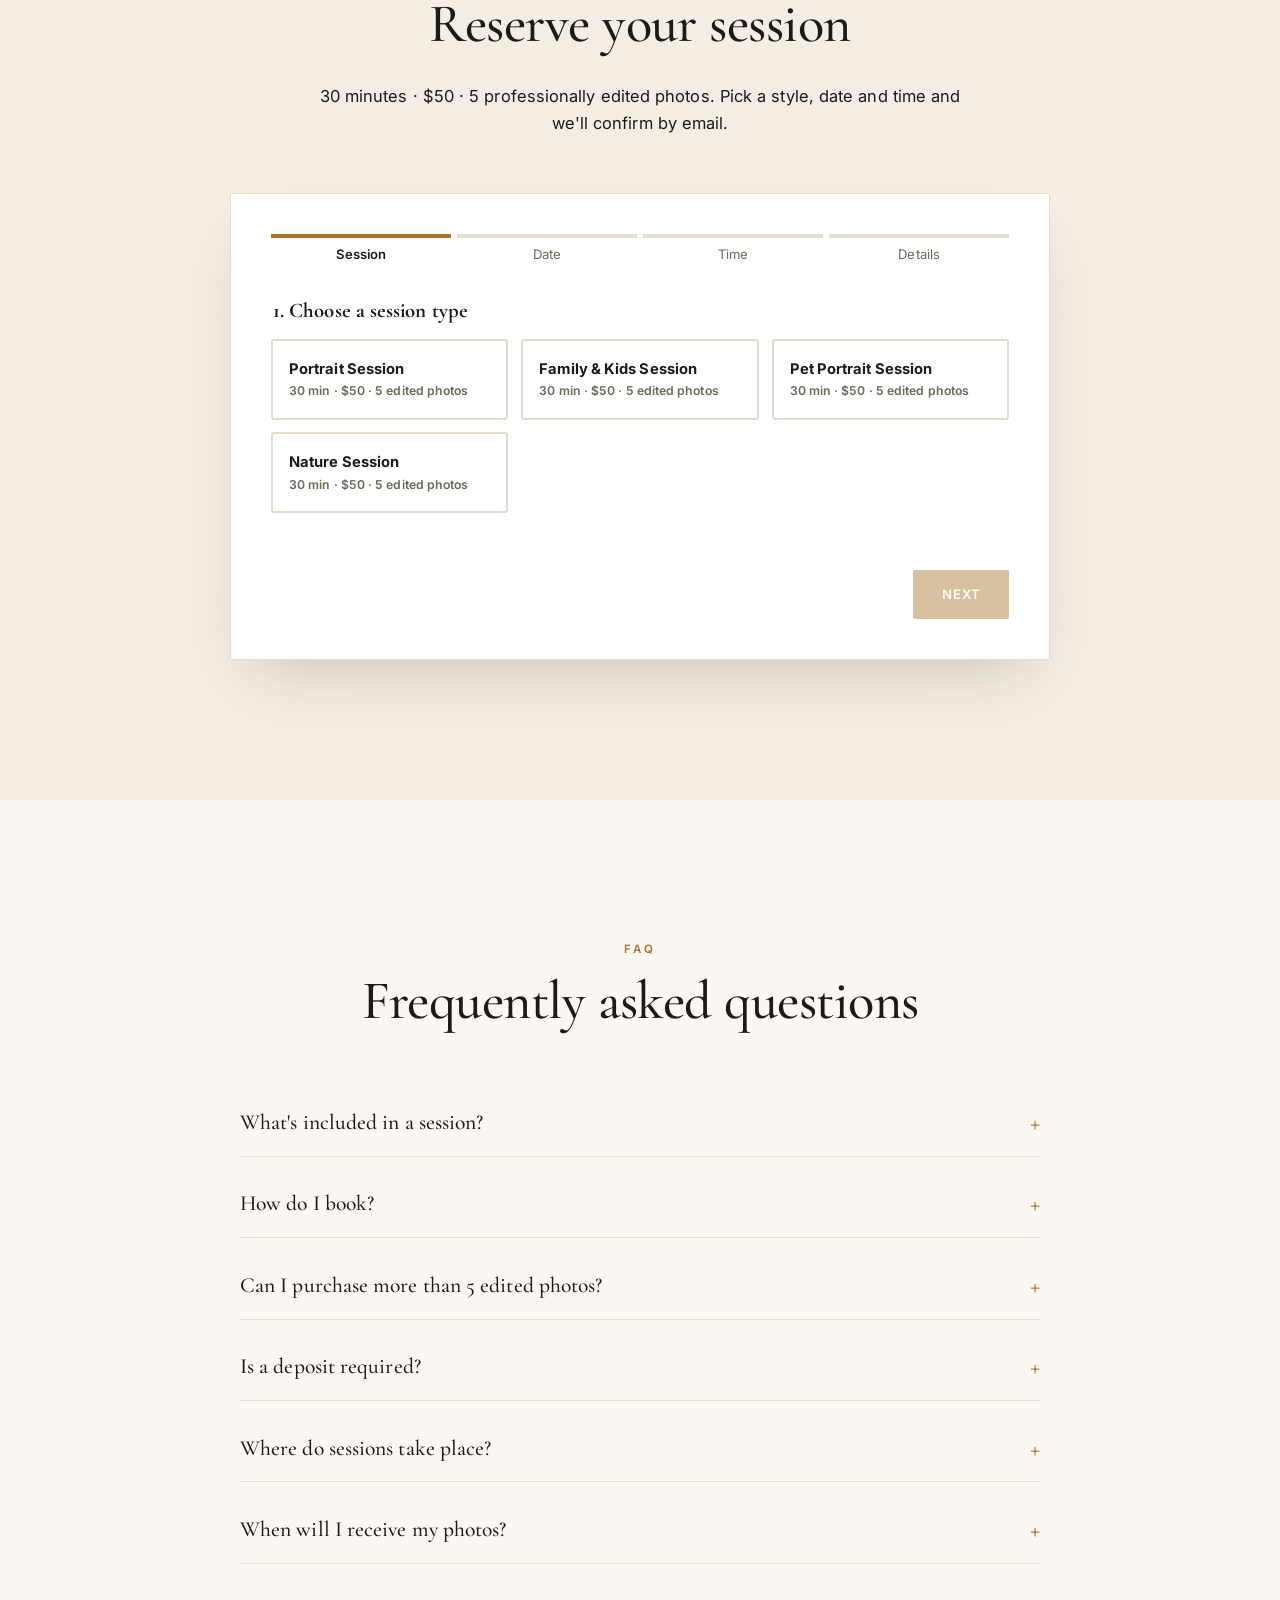
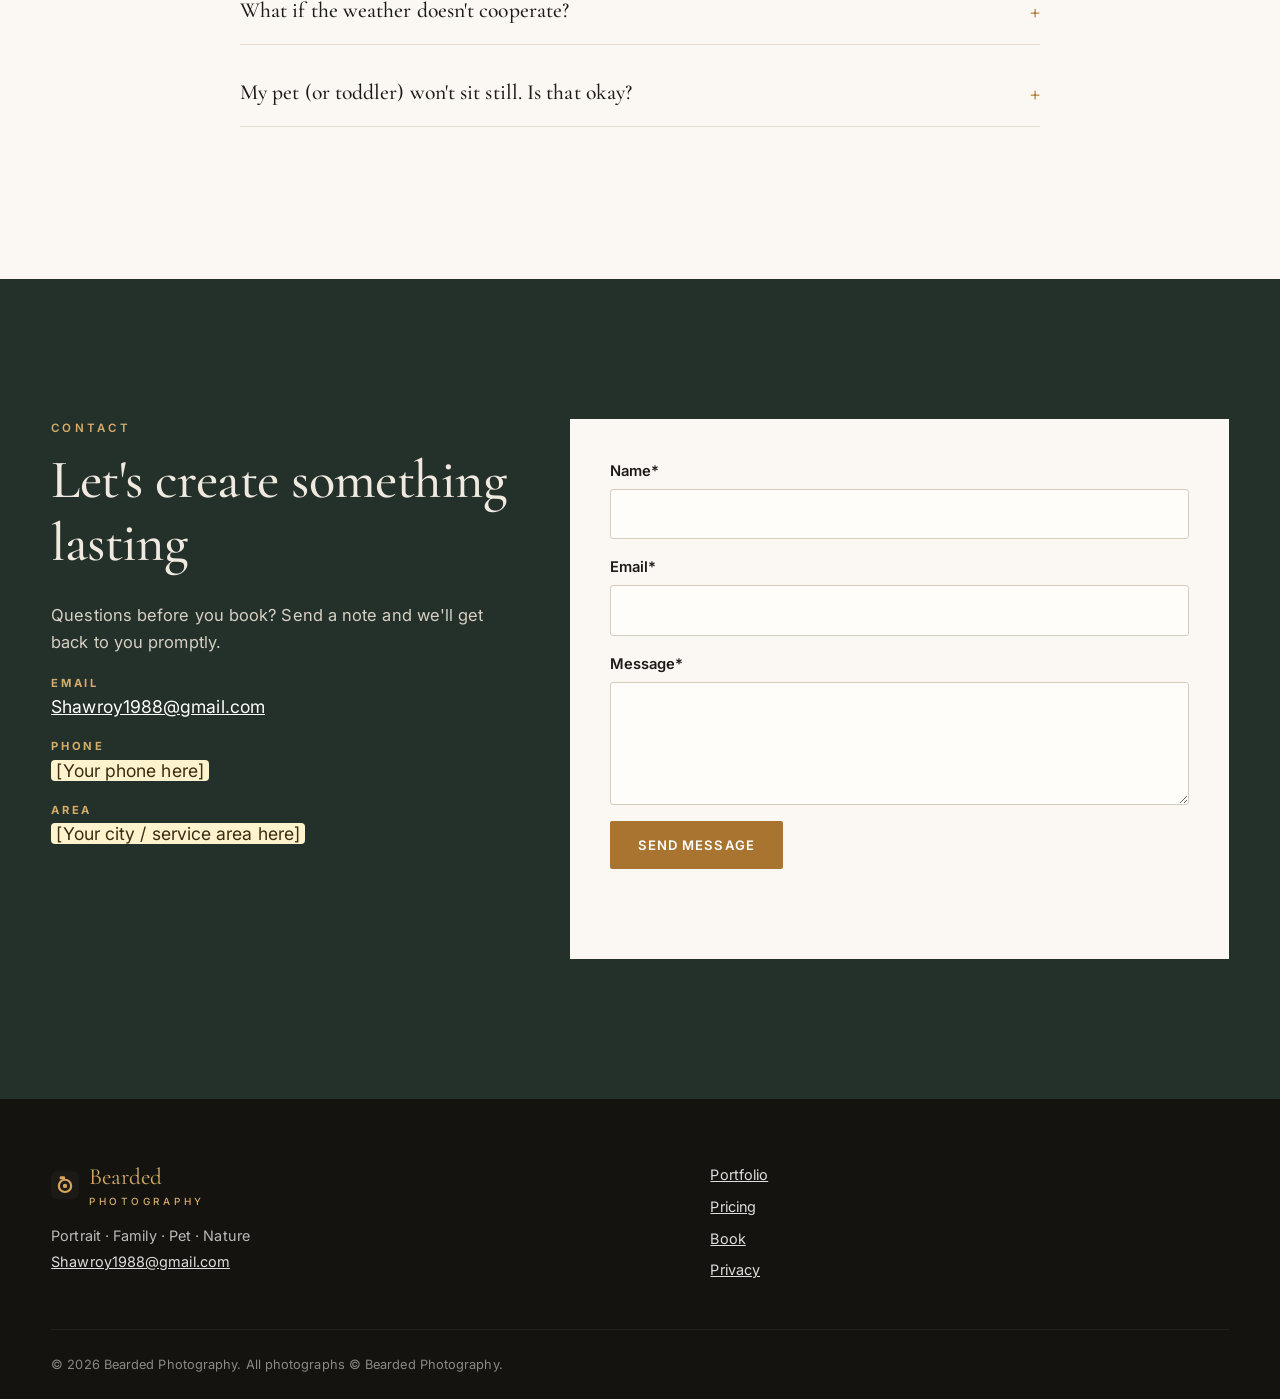
==== commit 9778f7cd: "v2: premium redesign, $50/30-min/5-photo package, business email, FormSubmit delivery" ====
--- a/index.html
+++ b/index.html
@@ -8,7 +8,7 @@
 <link rel="canonical" href="https://shawnroy1988.github.io/Bearded-Photography/">
 <meta property="og:type" content="website">
 <meta property="og:title" content="Bearded Photography">
-<meta property="og:description" content="Portrait, family, pet and nature photography. Book your session online.">
+<meta property="og:description" content="Portrait, family, pet and nature photography. $50 sessions with 5 professionally edited photos. Book online.">
 <meta property="og:url" content="https://shawnroy1988.github.io/Bearded-Photography/">
 <meta property="og:image" content="https://shawnroy1988.github.io/Bearded-Photography/images/og.jpg">
 <meta name="twitter:card" content="summary_large_image">
@@ -16,17 +16,18 @@
 <link rel="icon" href="favicon.svg" type="image/svg+xml">
 <link rel="apple-touch-icon" href="images/apple-touch-icon.png">
 <link rel="preload" as="image" href="images/night-stars.webp" type="image/webp">
+<link rel="preconnect" href="https://fonts.googleapis.com"><link rel="preconnect" href="https://fonts.gstatic.com" crossorigin>
+<link rel="stylesheet" href="https://fonts.googleapis.com/css2?family=Cormorant+Garamond:ital,wght@0,500;0,600;1,500&family=Inter:wght@400;500;600&display=swap">
 <link rel="stylesheet" href="styles.css">
-<script type="application/ld+json">{"@context":"https://schema.org","@type":"ProfessionalService","name":"Bearded Photography","url":"https://shawnroy1988.github.io/Bearded-Photography/","image":"https://shawnroy1988.github.io/Bearded-Photography/images/og.jpg","description":"Portrait, family, kids, pet and nature photography."}</script>
 </head>
 <body>
 <a class="skip" href="#main">Skip to content</a>
 <header class="site-header" id="top">
   <div class="wrap nav">
-    <a class="brand" href="#top" aria-label="Bearded Photography home"><img src="favicon.svg" alt="" width="32" height="32"> Bearded <span>Photography</span></a>
+    <a class="brand" href="#top" aria-label="Bearded Photography home"><img src="favicon.svg" alt="" width="34" height="34"><span class="bn">Bearded<em>Photography</em></span></a>
     <button type="button" class="menu-btn" aria-expanded="false" aria-controls="menu" aria-label="Open menu"><span></span><span></span><span></span></button>
     <nav id="menu" aria-label="Main">
-      <a href="#portfolio">Portfolio</a><a href="#services">Services</a><a href="#about">About</a><a href="#faq">FAQ</a><a href="#contact">Contact</a><a class="btn btn-sm" href="#book">Book a Session</a>
+      <a href="#portfolio">Portfolio</a><a href="#pricing">Pricing</a><a href="#process">Process</a><a href="#about">About</a><a href="#faq">FAQ</a><a href="#contact">Contact</a><a class="btn btn-sm" href="#book">Book a Session</a>
     </nav>
   </div>
 </header>
@@ -35,16 +36,26 @@
 <section class="hero">
   <picture><source srcset="images/night-stars.webp" type="image/webp"><img src="images/night-stars.jpg" alt="Stars glowing in a night sky between dark tree silhouettes" fetchpriority="high"></picture>
   <div class="hero-text wrap">
-    <p class="eyebrow">Portraits · Family &amp; Kids · Pets · Nature</p>
-    <h1>Honest, natural photos of the people, pets &amp; places you love.</h1>
-    <p class="lead">Relaxed sessions, real moments, and images you'll want on your walls for years.</p>
-    <div class="cta"><a class="btn" href="#book">Book Your Session</a><a class="btn btn-ghost" href="#portfolio">View Portfolio</a></div>
-  </div>
+    <p class="eyebrow">Bearded Photography · Portrait · Family · Pet · Nature</p>
+    <h1>Real moments,<br><em>beautifully kept.</em></h1>
+    <p class="lead">Timeless, natural photographs of the people, pets and places you love, crafted with years of experience behind the lens and a calm, easygoing approach.</p>
+    <div class="cta"><a class="btn" href="#book">Book a $50 Session</a><a class="btn btn-ghost" href="#portfolio">Explore the Portfolio</a></div>
+  </div>
+  <a class="scroll-cue" href="#trust" aria-label="Scroll to learn more"><span></span></a>
+</section>
+
+<section id="trust" class="trust" aria-label="Why clients choose us">
+  <ul class="wrap">
+    <li><strong>Locally owned</strong><span>Independent &amp; personal</span></li>
+    <li><strong>Portraits · Family · Pets · Nature</strong><span>Every session style</span></li>
+    <li><strong>5 edited photos</strong><span>Professionally retouched</span></li>
+    <li><strong>Satisfaction promise</strong><span>We make it right</span></li>
+  </ul>
 </section>
 
 <section id="portfolio" class="section wrap">
-  <header class="sec-head"><p class="eyebrow">Portfolio</p><h2>Recent work</h2></header>
-  <div class="filters" role="group" aria-label="Filter portfolio">
+  <header class="sec-head reveal"><p class="eyebrow">Portfolio</p><h2>A look at the work</h2><p class="muted">From joyful family afternoons to quiet starry nights, every frame is composed and edited with care.</p></header>
+  <div class="filters reveal" role="group" aria-label="Filter portfolio">
     <button type="button" class="active" data-filter="all" aria-pressed="true">All</button>
     <button type="button" data-filter="portraits" aria-pressed="false">Portraits</button>
     <button type="button" data-filter="family" aria-pressed="false">Family &amp; Kids</button>
@@ -54,42 +65,62 @@
   <div class="gallery" id="gallery"></div>
 </section>
 
-<section id="services" class="section alt">
+<section id="pricing" class="section dark">
   <div class="wrap">
-  <header class="sec-head"><p class="eyebrow">Services &amp; Packages</p><h2>Find the right session</h2>
-  <p class="note">Prices shown are placeholders: final pricing coming soon. Ask for a custom quote anytime.</p></header>
-  <div class="cards">
-    <article class="card"><h3>Portrait Session</h3><p class="price">[$ Price TBD]</p><ul><li>[Session length TBD]</li><li>One location</li><li>[# of edited images TBD]</li><li>Private online gallery</li></ul><a class="btn btn-sm" href="#book" data-pick="Portrait Session">Book this</a></article>
-    <article class="card featured"><span class="badge">Popular</span><h3>Family &amp; Kids</h3><p class="price">[$ Price TBD]</p><ul><li>[Session length TBD]</li><li>Up to [# TBD] people</li><li>[# of edited images TBD]</li><li>Private online gallery</li></ul><a class="btn btn-sm" href="#book" data-pick="Family &amp; Kids Session">Book this</a></article>
-    <article class="card"><h3>Pet Portraits</h3><p class="price">[$ Price TBD]</p><ul><li>[Session length TBD]</li><li>Patient, treat-friendly pace</li><li>[# of edited images TBD]</li><li>Private online gallery</li></ul><a class="btn btn-sm" href="#book" data-pick="Pet Portrait Session">Book this</a></article>
-    <article class="card"><h3>Nature &amp; Fine Art Prints</h3><p class="price">[$ Price TBD]</p><ul><li>Landscape, macro &amp; night sky</li><li>Prints in multiple sizes</li><li>Custom requests welcome</li><li>[Shipping details TBD]</li></ul><a class="btn btn-sm" href="#contact">Ask about prints</a></article>
-  </div>
-  </div>
-</section>
-
-<section id="about" class="section wrap about">
-  <picture><source srcset="images/thumbs/tree-trunk.webp" type="image/webp"><img src="images/thumbs/tree-trunk.jpg" alt="Close-up of textured tree bark" loading="lazy" width="467" height="700"></picture>
-  <div>
-    <p class="eyebrow">About</p><h2>Hi, I'm the guy behind the beard.</h2>
-    <p>Bearded Photography is about slowing down and noticing things: a kid's grin mid-swing, a dog showing off a holiday bandana, wildflowers catching the last light, stars between the trees.</p>
-    <p>Sessions are easygoing and unposed where possible, so you get photos that actually look like you.</p>
-    <p class="placeholder">[Owner bio: your name, background, years shooting, and service area / location]</p>
-  </div>
-</section>
-
-<section id="testimonials" class="section alt">
+  <header class="sec-head reveal"><p class="eyebrow">Pricing</p><h2>One simple, honest package</h2><p>No hidden fees and no confusing tiers. Every session style is the same great value.</p></header>
+  <div class="package reveal">
+    <div class="pkg-main">
+      <p class="eyebrow">The Signature Session</p>
+      <p class="pkg-price"><span>$</span>50</p>
+      <ul class="pkg-list"><li>30-minute photo session</li><li>5 professionally edited photos</li><li>Personal guidance on posing &amp; wardrobe</li><li>Digital delivery of your final images</li></ul>
+      <a class="btn" href="#book">Reserve Your Session</a>
+    </div>
+    <div class="pkg-types">
+      <p class="pkg-sub">Choose your session style</p>
+      <a class="type" href="#book" data-pick="Portrait Session"><picture><source srcset="images/thumbs/portrait-sunglasses.webp" type="image/webp"><img src="images/thumbs/portrait-sunglasses.jpg" alt="" loading="lazy"></picture><span>Portrait</span></a>
+      <a class="type" href="#book" data-pick="Family &amp; Kids Session"><picture><source srcset="images/thumbs/tire-swing.webp" type="image/webp"><img src="images/thumbs/tire-swing.jpg" alt="" loading="lazy"></picture><span>Family &amp; Kids</span></a>
+      <a class="type" href="#book" data-pick="Pet Portrait Session"><picture><source srcset="images/thumbs/dog-bandana.webp" type="image/webp"><img src="images/thumbs/dog-bandana.jpg" alt="" loading="lazy"></picture><span>Pets</span></a>
+      <a class="type" href="#book" data-pick="Nature Session"><picture><source srcset="images/thumbs/asters.webp" type="image/webp"><img src="images/thumbs/asters.jpg" alt="" loading="lazy"></picture><span>Nature</span></a>
+    </div>
+  </div>
+  </div>
+</section>
+
+<section id="process" class="section wrap">
+  <header class="sec-head reveal"><p class="eyebrow">Our Process</p><h2>Effortless from first hello to final gallery</h2></header>
+  <ol class="process">
+    <li class="reveal"><span class="num">01</span><h3>Book online</h3><p>Choose your session style, date and time in under a minute.</p></li>
+    <li class="reveal"><span class="num">02</span><h3>Plan together</h3><p>We'll confirm by email and share tips on location, timing and what to wear.</p></li>
+    <li class="reveal"><span class="num">03</span><h3>Your session</h3><p>Thirty relaxed minutes. We guide you gently and capture the real moments in between.</p></li>
+    <li class="reveal"><span class="num">04</span><h3>Your photos</h3><p>Five carefully selected, professionally edited images delivered digitally, ready to print and share.</p></li>
+  </ol>
+</section>
+
+<section id="about" class="section alt">
+  <div class="wrap about">
+  <div class="about-img reveal"><picture><source srcset="images/thumbs/tree-trunk.webp" type="image/webp"><img src="images/thumbs/tree-trunk.jpg" alt="Close-up of textured tree bark in natural light" loading="lazy"></picture><picture><source srcset="images/thumbs/mushrooms.webp" type="image/webp"><img src="images/thumbs/mushrooms.jpg" alt="Mushrooms growing on a mossy log" loading="lazy" class="inset"></picture></div>
+  <div class="reveal">
+    <p class="eyebrow">About</p><h2>The eye behind the beard</h2>
+    <p>Bearded Photography was built on a simple belief: the best photographs feel like you. Over years of experience behind the camera, the focus has stayed the same: patience, natural light, and a genuine eye for the small details others overlook.</p>
+    <p>Whether it's a child's laugh mid-swing, a dog proudly wearing a holiday bandana, or wildflowers catching the last light of the day, every session is approached with the same care and craft.</p>
+    <p class="placeholder">[Optional: add your name, a personal line about yourself, and your town / service area]</p>
+    <a class="btn btn-outline" href="#book">Work with me</a>
+  </div>
+  </div>
+</section>
+
+<section id="testimonials" class="section wrap">
+  <header class="sec-head reveal"><p class="eyebrow">Kind Words</p><h2>Client stories</h2><p class="muted small">[Placeholder: replace with real client reviews, shared with permission]</p></header>
+  <div class="quotes">
+    <blockquote class="reveal"><p>"[Client review goes here]"</p><cite>[Client first name]</cite></blockquote>
+    <blockquote class="reveal"><p>"[Client review goes here]"</p><cite>[Client first name]</cite></blockquote>
+    <blockquote class="reveal"><p>"[Client review goes here]"</p><cite>[Client first name]</cite></blockquote>
+  </div>
+</section>
+
+<section id="book" class="section alt">
   <div class="wrap">
-  <header class="sec-head"><p class="eyebrow">Kind Words</p><h2>What clients say</h2></header>
-  <div class="quotes">
-    <blockquote class="placeholder-q"><p>"[Client testimonial goes here]"</p><cite>[Client name]</cite></blockquote>
-    <blockquote class="placeholder-q"><p>"[Client testimonial goes here]"</p><cite>[Client name]</cite></blockquote>
-    <blockquote class="placeholder-q"><p>"[Client testimonial goes here]"</p><cite>[Client name]</cite></blockquote>
-  </div>
-  </div>
-</section>
-
-<section id="book" class="section wrap">
-  <header class="sec-head"><p class="eyebrow">Booking</p><h2>Book your session</h2><p>Pick a session, choose a date and time, and tell me a little about you. You'll get a confirmation once I review your request.</p></header>
+  <header class="sec-head reveal"><p class="eyebrow">Booking</p><h2>Reserve your session</h2><p>30 minutes · $50 · 5 professionally edited photos. Pick a style, date and time and we'll confirm by email.</p></header>
   <form id="booking" class="booking" novalidate>
     <ol class="steps" aria-label="Booking progress"><li class="on">Session</li><li>Date</li><li>Time</li><li>Details</li></ol>
 
@@ -130,7 +161,7 @@
   <div class="confirm" id="confirm" hidden tabindex="-1">
     <h3>Thank you, your request is in! 🎉</h3>
     <p id="confirmText"></p>
-    <p class="muted">This is a booking request. I'll email you to confirm the time and next steps (deposit, location).</p>
+    <p class="muted">This is a booking request. I'll email you to confirm the time and next steps (location and any details).</p>
     <button type="button" class="btn btn-ghost" id="again">Book another session</button>
   </div>
 
@@ -139,34 +170,38 @@
     <p>Use my live calendar below for real-time availability.</p>
     <iframe id="calframe" title="Live booking calendar" loading="lazy"></iframe>
   </div>
-</section>
-
-<section id="faq" class="section alt">
-  <div class="wrap narrow">
-  <header class="sec-head"><p class="eyebrow">FAQ</p><h2>Good questions</h2></header>
-  <details><summary>How do I book?</summary><p>Use the booking form above to choose a session type, date and time. I'll confirm by email, usually within [response time TBD].</p></details>
+  </div>
+</section>
+
+<section id="faq" class="section wrap narrow">
+  <header class="sec-head reveal"><p class="eyebrow">FAQ</p><h2>Frequently asked questions</h2></header>
+  <details><summary>What's included in a session?</summary><p>Every session is 30 minutes for $50 and includes 5 professionally edited photos delivered digitally. That covers Portrait, Family &amp; Kids, Pet and Nature sessions alike.</p></details>
+  <details><summary>How do I book?</summary><p>Use the booking form above to pick your session style, date and time. We'll email you to confirm the details.</p></details>
+  <details><summary>Can I purchase more than 5 edited photos?</summary><p>[Additional photo pricing TBD]. Just ask after your session.</p></details>
   <details><summary>Is a deposit required?</summary><p>[Deposit / payment policy TBD]</p></details>
-  <details><summary>Where do sessions take place?</summary><p>Outdoors at parks, trails, your backyard, or a spot that means something to you. [Service area TBD]</p></details>
-  <details><summary>When will I get my photos?</summary><p>Edited images are delivered in a private online gallery within [turnaround TBD].</p></details>
-  <details><summary>What if it rains or I need to reschedule?</summary><p>Weather happens. We'll reschedule at no charge for bad weather. [Reschedule / cancellation policy TBD]</p></details>
-  <details><summary>Do you photograph pets that won't sit still?</summary><p>Absolutely. Bring treats and a favorite toy; we go at your pet's pace.</p></details>
-  </div>
-</section>
-
-<section id="contact" class="section wrap">
-  <header class="sec-head"><p class="eyebrow">Contact</p><h2>Say hello</h2></header>
-  <div class="contact">
-    <ul class="contact-list">
-      <li><strong>Email:</strong> <a class="js-email" href="#">[Your email here]</a></li>
-      <li><strong>Phone:</strong> <span class="placeholder">[Your phone here]</span></li>
-      <li><strong>Location:</strong> <span class="placeholder">[Your city / service area here]</span></li>
-    </ul>
-    <form id="contactForm" class="contact-form">
+  <details><summary>Where do sessions take place?</summary><p>Usually outdoors: parks, trails, your backyard or a place that means something to you. [Service area TBD]</p></details>
+  <details><summary>When will I receive my photos?</summary><p>Your edited images are delivered digitally within [turnaround TBD].</p></details>
+  <details><summary>What if the weather doesn't cooperate?</summary><p>We'll find a new date that works for you. [Reschedule / cancellation policy TBD]</p></details>
+  <details><summary>My pet (or toddler) won't sit still. Is that okay?</summary><p>Absolutely. Thirty minutes at their pace, with plenty of patience. Bring treats or a favorite toy.</p></details>
+</section>
+
+<section id="contact" class="section dark">
+  <div class="wrap contact">
+    <div class="reveal">
+      <p class="eyebrow">Contact</p><h2>Let's create something lasting</h2>
+      <p>Questions before you book? Send a note and we'll get back to you promptly.</p>
+      <ul class="contact-list">
+        <li><strong>Email</strong><a href="mailto:Shawroy1988@gmail.com">Shawroy1988@gmail.com</a></li>
+        <li><strong>Phone</strong><span class="placeholder">[Your phone here]</span></li>
+        <li><strong>Area</strong><span class="placeholder">[Your city / service area here]</span></li>
+      </ul>
+    </div>
+    <form id="contactForm" class="contact-form reveal">
       <label>Name*<input type="text" name="name" required autocomplete="name"></label>
       <label>Email*<input name="email" type="email" required autocomplete="email"></label>
       <label>Message*<textarea name="message" rows="4" required></textarea></label>
       <input type="text" name="_gotcha" class="hp" tabindex="-1" autocomplete="off" aria-hidden="true">
-      <button class="btn" type="submit">Send message</button>
+      <button class="btn" type="submit">Send Message</button>
       <p class="err" role="status" id="contactMsg"></p>
     </form>
   </div>
@@ -175,9 +210,11 @@
 
 <footer class="footer">
   <div class="wrap foot">
-    <p>© <span id="yr"></span> Bearded Photography. All photos © Bearded Photography; please don't use without permission.</p>
-    <nav aria-label="Social"><a href="#" data-social="instagram">Instagram</a><a href="#" data-social="facebook">Facebook</a><a href="https://x.com/" data-social="x">X</a><a href="privacy.html">Privacy</a></nav>
-  </div>
+    <div><a class="brand" href="#top"><img src="favicon.svg" alt="" width="28" height="28"><span class="bn">Bearded<em>Photography</em></span></a><p>Portrait · Family · Pet · Nature<br><a href="mailto:Shawroy1988@gmail.com">Shawroy1988@gmail.com</a></p></div>
+    <nav aria-label="Footer"><a href="#portfolio">Portfolio</a><a href="#pricing">Pricing</a><a href="#book">Book</a><a href="privacy.html">Privacy</a></nav>
+    <nav aria-label="Social"><a href="#" data-social="instagram">Instagram</a><a href="#" data-social="facebook">Facebook</a><a href="#" data-social="x">X</a></nav>
+  </div>
+  <p class="wrap copy">© <span id="yr"></span> Bearded Photography. All photographs © Bearded Photography.</p>
 </footer>
 
 <div class="lightbox" id="lightbox" role="dialog" aria-modal="true" aria-label="Image viewer" hidden>
--- a/styles.css
+++ b/styles.css
@@ -1,4 +1,4 @@
-:root{--bg:#faf7f2;--ink:#1c1a17;--muted:#6b645b;--acc:#b7792f;--acc2:#d9a45b;--card:#fff;--alt:#f1ebe2;--r:14px;--f:"Inter",system-ui,-apple-system,Segoe UI,Roboto,sans-serif;--s:"Georgia","Times New Roman",serif}
+:root{--bg:#fbf8f3;--ink:#1d1b18;--deep:#14130f;--forest:#24302a;--muted:#6f675c;--acc:#a8742f;--acc2:#d6ac6a;--card:#fff;--alt:#f3ede3;--line:#e6dccd;--r:4px;--f:"Inter",system-ui,-apple-system,Segoe UI,Roboto,sans-serif;--s:"Cormorant Garamond","Georgia",serif}
 *{box-sizing:border-box}html{scroll-behavior:smooth;scroll-padding-top:70px}
 body{margin:0;font:17px/1.65 var(--f);color:var(--ink);background:var(--bg)}
 img{max-width:100%;display:block}a{color:var(--acc)}
@@ -72,3 +72,67 @@
 .lightbox button{position:absolute;background:rgba(255,255,255,.1);color:#fff;border:0;font-size:2.2rem;width:54px;height:54px;border-radius:50%;cursor:pointer}
 .lb-close{top:16px;right:16px}.lb-prev{left:16px}.lb-next{right:16px}
 @media(prefers-reduced-motion:reduce){*{transition:none!important;scroll-behavior:auto!important}}
+
+/* ===== v2 premium layer ===== */
+body{font-size:16.5px;letter-spacing:.005em}
+h1,h2,h3{font-weight:500;letter-spacing:-.01em}h2{font-size:clamp(2.2rem,4.6vw,3.4rem)}h3{font-size:1.6rem}
+h1 em,h2 em{font-style:italic;color:var(--acc2)}
+.section{padding:clamp(80px,11vw,140px) 0}.sec-head{margin-bottom:3.5rem}
+.eyebrow{font-weight:600;letter-spacing:.28em;font-size:.72rem}
+.btn{border-radius:2px;letter-spacing:.08em;text-transform:uppercase;font-size:.82rem;padding:1.1em 2em}
+.btn-sm{padding:.75em 1.3em;font-size:.74rem}
+.btn-outline{background:transparent;color:var(--ink);border-color:var(--ink)}.btn-outline:hover{background:var(--ink);color:#fff;border-color:var(--ink)}
+.site-header{background:transparent;backdrop-filter:none;transition:background .35s,box-shadow .35s;position:fixed;left:0;right:0}
+.site-header.scrolled{background:rgba(20,19,15,.94);backdrop-filter:blur(10px);box-shadow:0 1px 0 rgba(255,255,255,.06)}
+.nav{height:76px}#menu a{font-size:.88rem;letter-spacing:.04em}
+.bn{display:flex;flex-direction:column;line-height:1;font:600 1.45rem var(--s);color:#fff}.bn em{font:500 .62rem var(--f);letter-spacing:.38em;text-transform:uppercase;color:var(--acc2);font-style:normal;margin-top:4px}
+@media(max-width:860px){#menu{top:76px;background:var(--deep)}}
+.hero{min-height:100vh;align-items:center}.hero::after{background:linear-gradient(100deg,rgba(10,10,8,.82) 0%,rgba(10,10,8,.45) 55%,rgba(10,10,8,.25) 100%)}
+.hero-text{padding:120px 0 80px}.hero h1{font-size:clamp(3rem,8vw,6rem);line-height:1.02;font-weight:500}
+.hero .lead{font-size:1.15rem;max-width:32em;color:#e9e4da}
+.hero img{animation:kb 22s ease-out both}@keyframes kb{from{transform:scale(1.12)}to{transform:scale(1)}}
+.hero-text>*{animation:up 1s both}.hero-text>*:nth-child(2){animation-delay:.15s}.hero-text>*:nth-child(3){animation-delay:.3s}.hero-text>*:nth-child(4){animation-delay:.45s}
+@keyframes up{from{opacity:0;transform:translateY(24px)}to{opacity:1;transform:none}}
+.scroll-cue{position:absolute;bottom:28px;left:50%;z-index:2;width:26px;height:42px;border:2px solid rgba(255,255,255,.6);border-radius:14px;transform:translateX(-50%)}
+.scroll-cue span{position:absolute;left:50%;top:8px;width:4px;height:8px;margin-left:-2px;background:#fff;border-radius:2px;animation:cue 1.8s infinite}@keyframes cue{to{opacity:0;transform:translateY(14px)}}
+.trust{background:var(--deep);color:#f1ece3;border-top:1px solid rgba(255,255,255,.06)}
+.trust ul{list-style:none;display:grid;grid-template-columns:repeat(4,1fr);margin:auto;padding:2.2rem 0}
+.trust li{text-align:center;padding:0 1rem;border-left:1px solid rgba(255,255,255,.12)}.trust li:first-child{border:0}
+.trust strong{display:block;font:500 1.3rem var(--s);color:var(--acc2)}.trust span{font-size:.78rem;letter-spacing:.14em;text-transform:uppercase;opacity:.75}
+@media(max-width:760px){.trust ul{grid-template-columns:1fr 1fr;gap:1.6rem 0}.trust li:nth-child(3){border:0}}
+.filters button{border-radius:0;border:0;border-bottom:2px solid transparent;background:none;letter-spacing:.12em;text-transform:uppercase;font-size:.78rem;padding:.6em 1em}
+.filters button.active{background:none;color:var(--ink);border-color:var(--acc)}
+.gallery{gap:14px;grid-auto-rows:240px}.tile{border-radius:2px;position:relative}
+.tile::after{content:"";position:absolute;inset:0;background:linear-gradient(transparent 60%,rgba(0,0,0,.35));opacity:0;transition:.4s}.tile:hover::after{opacity:1}
+.tile img{transition:transform .9s cubic-bezier(.2,.7,.2,1)}
+.dark{background:var(--forest);color:#efe9df}.dark .muted,.dark p{color:#d7d0c4}.dark .eyebrow{color:var(--acc2)}
+.package{display:grid;grid-template-columns:1fr 1.25fr;background:#1b241f;border:1px solid rgba(214,172,106,.35)}
+.pkg-main{padding:clamp(2rem,5vw,3.5rem);border-right:1px solid rgba(214,172,106,.25)}
+.pkg-price{font:500 6rem/1 var(--s);color:#fff;margin:.3em 0}.pkg-price span{font-size:.45em;vertical-align:top;color:var(--acc2)}
+.pkg-list{list-style:none;padding:0;margin:0 0 2rem}.pkg-list li{padding:.65rem 0 .65rem 1.8rem;border-bottom:1px solid rgba(255,255,255,.08);position:relative}
+.pkg-list li::before{content:"";position:absolute;left:0;top:1.15rem;width:12px;height:1px;background:var(--acc2)}
+.pkg-types{padding:clamp(1.5rem,4vw,2.5rem);display:grid;grid-template-columns:1fr 1fr;gap:12px;align-content:center}
+.pkg-sub{grid-column:1/-1;margin:0 0 .4rem;letter-spacing:.2em;text-transform:uppercase;font-size:.72rem}
+.type{position:relative;display:block;aspect-ratio:4/3;overflow:hidden;color:#fff;text-decoration:none}
+.type img{width:100%;height:100%;object-fit:cover;transition:transform .8s}.type:hover img{transform:scale(1.07)}
+.type span{position:absolute;inset:auto 0 0 0;padding:.8rem 1rem;font:500 1.35rem var(--s);background:linear-gradient(transparent,rgba(0,0,0,.7))}
+@media(max-width:820px){.package{grid-template-columns:1fr}.pkg-main{border-right:0;border-bottom:1px solid rgba(214,172,106,.25)}}
+.process{list-style:none;padding:0;display:grid;grid-template-columns:repeat(4,1fr);gap:2rem;counter-reset:p}
+.process li{border-top:1px solid var(--line);padding-top:1.6rem}.num{font:500 2.8rem var(--s);color:var(--acc)}
+@media(max-width:900px){.process{grid-template-columns:1fr 1fr}}@media(max-width:520px){.process{grid-template-columns:1fr}}
+.about{gap:clamp(2rem,6vw,5rem)}.about-img{position:relative;padding:0 12% 12% 0}.about-img img{border-radius:2px}
+.about-img .inset{position:absolute;right:0;bottom:0;width:55%;height:45%;object-fit:cover;border:8px solid var(--alt)}
+blockquote{border:1px solid var(--line);border-radius:2px;font-size:1.3rem;font-style:italic}
+.booking,.confirm,.calembed{border-radius:2px;box-shadow:0 30px 60px -30px rgba(40,30,15,.25);border:1px solid var(--line)}
+.opt span,.slot,.day,input,textarea{border-radius:3px}.steps li.on{border-color:var(--acc)}
+details{border-radius:0;background:none;border-bottom:1px solid var(--line);padding:1.3rem 0}summary{font:500 1.35rem var(--s);list-style:none;display:flex;justify-content:space-between}
+summary::-webkit-details-marker{display:none}summary::after{content:"+";color:var(--acc);font-size:1.6rem;line-height:1}details[open] summary::after{content:"–"}
+.dark .contact-list strong{display:block;font-size:.7rem;letter-spacing:.24em;text-transform:uppercase;color:var(--acc2)}.dark a{color:#fff}
+.dark .placeholder{color:#3a2c12}
+.contact-form{background:#fbf8f3;color:var(--ink);padding:clamp(1.5rem,4vw,2.5rem)}.contact-form .err{color:#a3341f}
+.footer{background:var(--deep);padding:4rem 0 1.5rem}.foot{align-items:flex-start}.foot p{margin-top:1rem;line-height:1.8}.foot nav{flex-direction:column;gap:.5rem}
+.copy{border-top:1px solid rgba(255,255,255,.08);margin-top:2.5rem;padding-top:1.5rem;font-size:.8rem;opacity:.7}
+.reveal{opacity:0;transform:translateY(28px);transition:opacity .9s ease,transform .9s cubic-bezier(.2,.7,.2,1)}.reveal.in{opacity:1;transform:none}
+@media(prefers-reduced-motion:reduce){.reveal{opacity:1;transform:none}.hero img,.hero-text>*,.scroll-cue span{animation:none}}
+.opt{position:relative;margin:0}.opt input{width:1px;height:1px;margin:0;top:0;left:0}html,body{overflow-x:clip}
+[hidden]{display:none!important}
